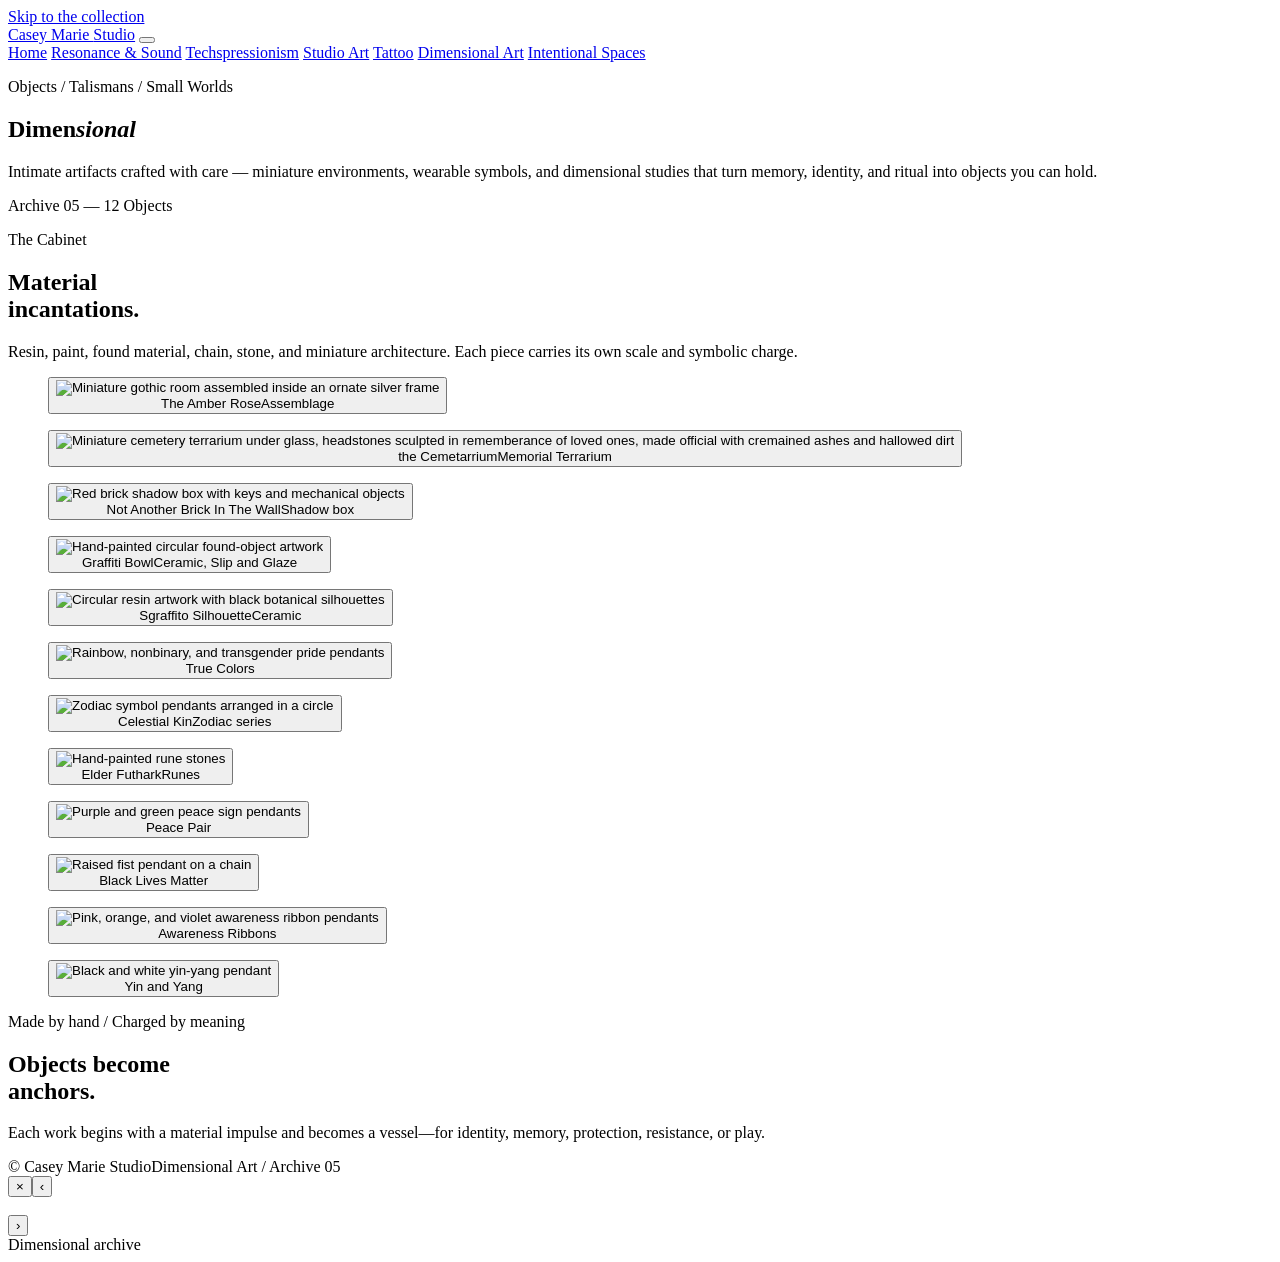
==== dimensional.html @ ebd8d1be "Added Dimensional, Techspressionism, and Spaces pages" ====
<!doctype html>
<html lang="en">
<head>
  <meta charset="utf-8">
  <meta name="viewport" content="width=device-width, initial-scale=1">
  <title>Dimensional Art | Casey Marie Studio Portfolio</title>
  <meta name="description" content="Dimensional art, hand-built objects, miniature worlds, jewelry, and symbolic artifacts by Casey Marie.">
  <link rel="canonical" href="https://caseymarie.studio/dimensional.html">
  <meta property="og:title" content="Dimensional Art | Casey Marie Studio">
  <meta property="og:description" content="Small worlds, wearable symbols, and hand crafted artifacts.">
  <meta property="og:type" content="website">
  <meta property="og:image" content="https://caseymarie.studio/portfolio-media/dimensional/dimensional5.jpg">
  <link rel="stylesheet" href="portfolio.css?v=20260725">
</head>
<body class="dimensional">
  <a class="skip-link" href="#collection">Skip to the collection</a>
  <header class="site-header">
    <a class="brand" href="index.html">Casey Marie <span>Studio</span></a>
    <button id="menu-button" class="menu-button" type="button" aria-label="Open portfolio navigation" aria-expanded="false" aria-controls="site-menu"><span></span></button>
    <nav id="site-menu" class="site-menu" aria-label="Portfolio navigation">
      <a href="index.html"><span>Home</span><span class="menu-marker"></span></a>
      <a href="resonance.html"><span>Resonance &amp; Sound</span><span class="menu-marker"></span></a>
      <a href="techspressionism.html"><span>Techspressionism</span><span class="menu-marker"></span></a>
      <a href="studio.html"><span>Studio Art</span><span class="menu-marker"></span></a>
      <a href="tattoo.html"><span>Tattoo</span><span class="menu-marker"></span></a>
      <a href="dimensional.html" aria-current="page"><span>Dimensional Art</span><span class="menu-marker"></span></a>
      <a href="spaces.html"><span>Intentional Spaces</span><span class="menu-marker"></span></a>
    </nav>
  </header>
  <main>
    <section class="hero" aria-labelledby="page-title">
      <div class="hero-orbit" aria-hidden="true"></div>
      <div>
        <p class="eyebrow">Objects / Talismans / Small Worlds</p>
        <h1 id="page-title">Dimen<em>sional</em></h1>
        <p class="hero-copy">Intimate artifacts crafted with care — miniature environments, wearable symbols, and dimensional studies that turn memory, identity, and ritual into objects you can hold.</p>
      </div>
      <span class="hero-index">Archive 05 — 12 Objects</span>
    </section>
    <section id="collection" class="section" aria-labelledby="collection-title">
      <div class="section-head">
        <div><p class="section-kicker">The Cabinet</p><h2 id="collection-title">Material<br>incantations.</h2></div>
        <p>Resin, paint, found material, chain, stone, and miniature architecture. Each piece carries its own scale and symbolic charge.</p>
      </div>
      <div class="gallery">
        <figure class="piece"><button class="piece-button" data-lightbox="portfolio-media/dimensional/dimensional5.jpg" data-alt="Miniature gothic room assembled inside an ornate silver frame"><span class="media-frame"><img src="portfolio-media/dimensional/dimensional5.jpg" alt="Miniature gothic room assembled inside an ornate silver frame" loading="lazy"></span><figcaption><span>The Amber Rose</span><span>Assemblage</span></figcaption></button></figure>
        <figure class="piece"><button class="piece-button" data-lightbox="portfolio-media/dimensional/dimensional3.jpg" data-alt=" the Cemetarrium "><span class="media-frame"><img src="portfolio-media/dimensional/dimensional3.jpg" alt="Miniature cemetery terrarium under glass, headstones sculpted in rememberance of loved ones, made official with cremained ashes and hallowed dirt" loading="lazy"></span><figcaption><span>the Cemetarrium</span><span>Memorial Terrarium</span></figcaption></button></figure>
        <figure class="piece"><button class="piece-button" data-lightbox="portfolio-media/dimensional/dimensional6.jpg" data-alt="Red brick shadow box with keys and mechanical objects"><span class="media-frame"><img src="portfolio-media/dimensional/dimensional6.jpg" alt="Red brick shadow box with keys and mechanical objects" loading="lazy"></span><figcaption><span>Not Another Brick In The Wall</span><span>Shadow box</span></figcaption></button></figure>
        <figure class="piece"><button class="piece-button" data-lightbox="portfolio-media/dimensional/dimensional1.jpg" data-alt="Hand-painted circular found-object artwork"><span class="media-frame"><img src="portfolio-media/dimensional/dimensional1.jpg" alt="Hand-painted circular found-object artwork" loading="lazy"></span><figcaption><span>Graffiti Bowl</span><span>Ceramic, Slip and Glaze</span></figcaption></button></figure>
      <figure class="piece"><button class="piece-button" data-lightbox="portfolio-media/dimensional/dimensional2.jpg" data-alt="Circular resin artwork with black botanical silhouettes"><span class="media-frame"><img src="portfolio-media/dimensional/dimensional2.jpg" alt="Circular resin artwork with black botanical silhouettes" loading="lazy"></span><figcaption><span>Sgraffito Silhouette</span><span>Ceramic</span></figcaption></button></figure>
        <figure class="piece landscape"><button class="piece-button" data-lightbox="portfolio-media/dimensional/dimensional10.jpg" data-alt="Rainbow, nonbinary, and transgender pride pendants"><span class="media-frame"><img src="portfolio-media/dimensional/dimensional10.jpg" alt="Rainbow, nonbinary, and transgender pride pendants" loading="lazy"></span><figcaption><span>True Colors</span><span></span></figcaption></button></figure>
        <figure class="piece"><button class="piece-button" data-lightbox="portfolio-media/dimensional/dimensional7.jpg" data-alt="Zodiac symbol pendants arranged in a circle"><span class="media-frame"><img src="portfolio-media/dimensional/dimensional7.jpg" alt="Zodiac symbol pendants arranged in a circle" loading="lazy"></span><figcaption><span>Celestial Kin</span><span>Zodiac series</span></figcaption></button></figure>
        <figure class="piece"><button class="piece-button" data-lightbox="portfolio-media/dimensional/dimensional4.jpg" data-alt="Hand-painted rune stones"><span class="media-frame"><img src="portfolio-media/dimensional/dimensional4.jpg" alt="Hand-painted rune stones" loading="lazy"></span><figcaption><span>Elder Futhark</span><span>Runes</span></figcaption></button></figure>
        <figure class="piece"><button class="piece-button" data-lightbox="portfolio-media/dimensional/dimensional12.jpg" data-alt="Purple and green peace sign pendants"><span class="media-frame"><img src="portfolio-media/dimensional/dimensional12.jpg" alt="Purple and green peace sign pendants" loading="lazy"></span><figcaption><span>Peace Pair</span><span></span></figcaption></button></figure>
        <figure class="piece"><button class="piece-button" data-lightbox="portfolio-media/dimensional/dimensional11.jpg" data-alt="Raised fist pendant on a chain"><span class="media-frame"><img src="portfolio-media/dimensional/dimensional11.jpg" alt="Raised fist pendant on a chain" loading="lazy"></span><figcaption><span>Black Lives Matter</span><span></span></figcaption></button></figure>
        <figure class="piece landscape"><button class="piece-button" data-lightbox="portfolio-media/dimensional/dimensional8.jpg" data-alt="Pink, orange, and violet awareness ribbon pendants"><span class="media-frame"><img src="portfolio-media/dimensional/dimensional8.jpg" alt="Pink, orange, and violet awareness ribbon pendants" loading="lazy"></span><figcaption><span>Awareness Ribbons</span><span></span></figcaption></button></figure>
        <figure class="piece"><button class="piece-button" data-lightbox="portfolio-media/dimensional/dimensional9.jpg" data-alt="Black and white yin-yang pendant"><span class="media-frame"><img src="portfolio-media/dimensional/dimensional9.jpg" alt="Black and white yin-yang pendant" loading="lazy"></span><figcaption><span>Yin and Yang</span><span></span></figcaption></button></figure>
      </div>
    </section>
    <section class="section closing"><p class="section-kicker">Made by hand / Charged by meaning</p><h2>Objects become<br>anchors.</h2><p>Each work begins with a material impulse and becomes a vessel—for identity, memory, protection, resistance, or play.</p></section>
  </main>
  <footer><span>© Casey Marie Studio</span><span>Dimensional Art / Archive 05</span></footer>
  <div id="lightbox" class="lightbox" role="dialog" aria-modal="true" aria-label="Dimensional artwork viewer" aria-hidden="true"><button class="lightbox-control lightbox-close" type="button" aria-label="Close image viewer">×</button><button class="lightbox-control lightbox-prev" type="button" aria-label="Previous image">‹</button><div class="lightbox-stage"><img id="lightbox-image" src="" alt=""></div><button class="lightbox-control lightbox-next" type="button" aria-label="Next image">›</button><div class="lightbox-meta">Dimensional archive <span class="lightbox-count"></span></div></div>
  <script src="portfolio.js?v=20260725"></script>
</body>
</html>
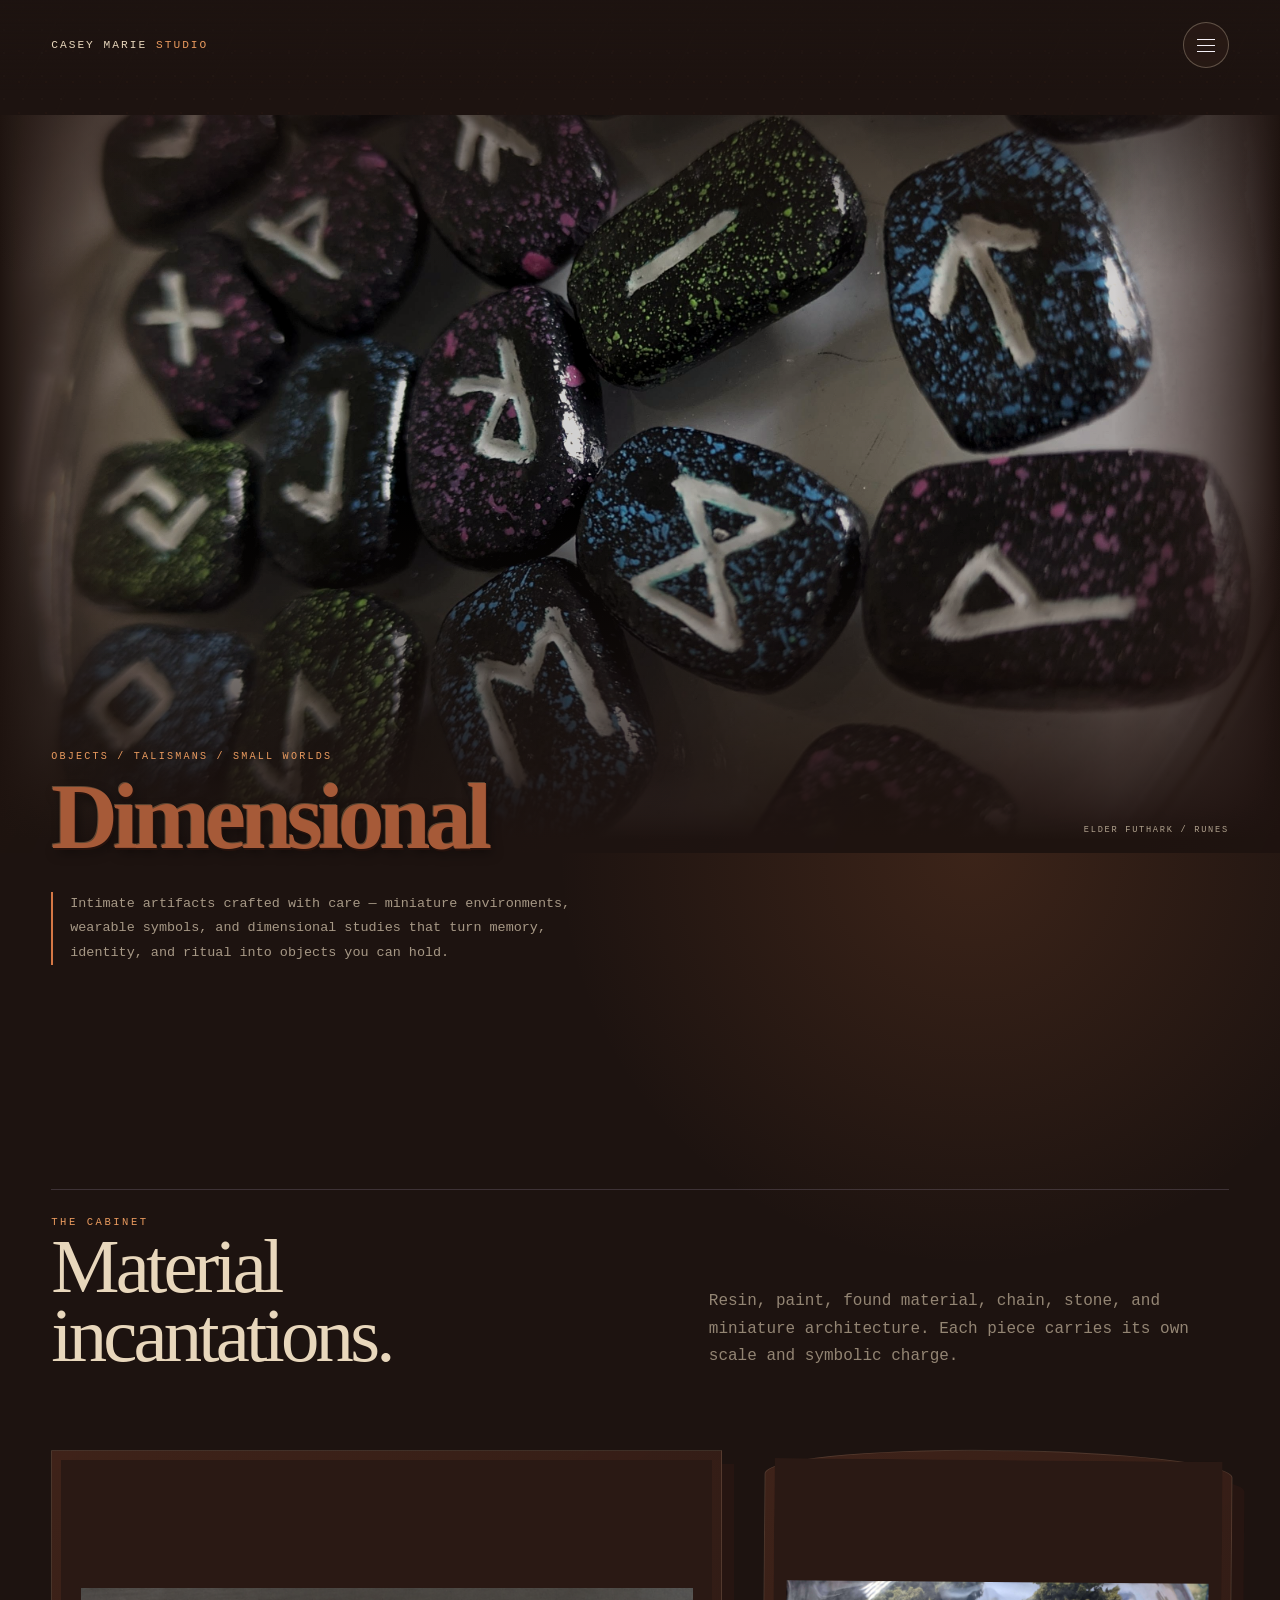
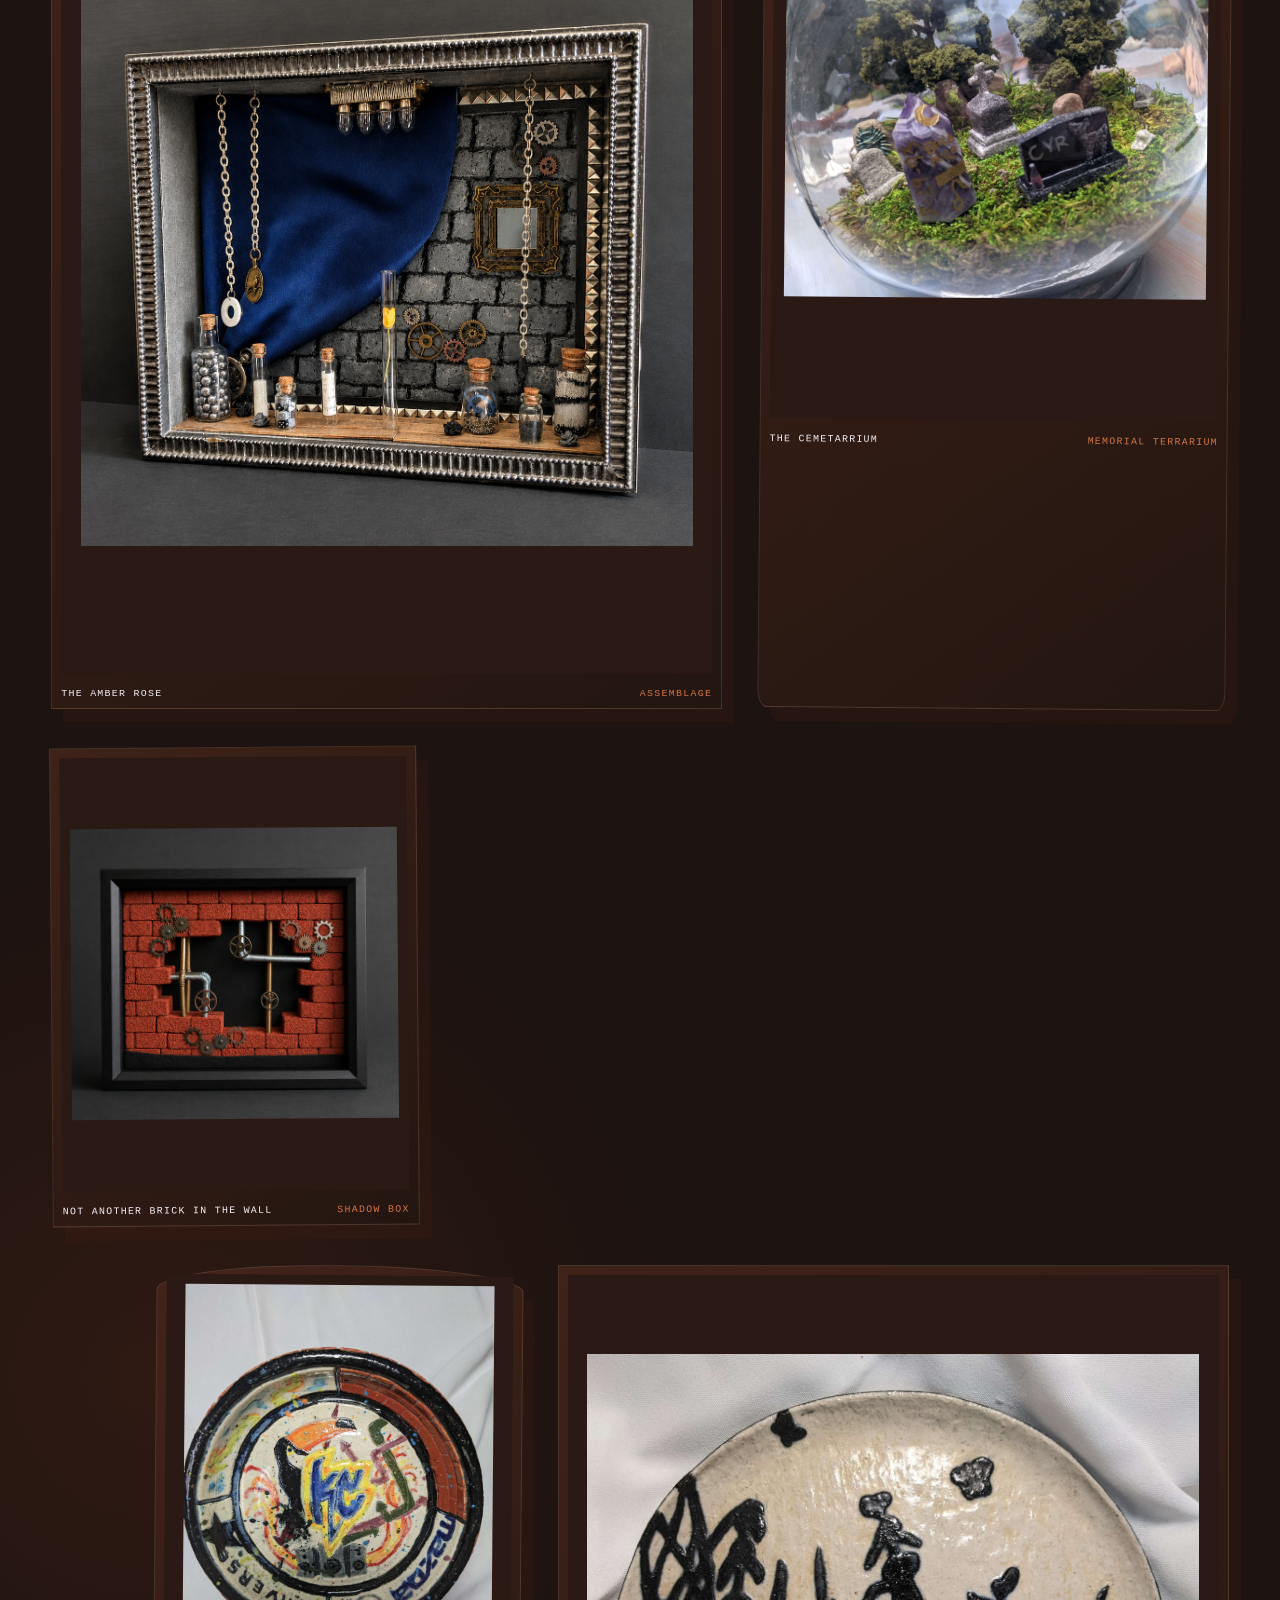
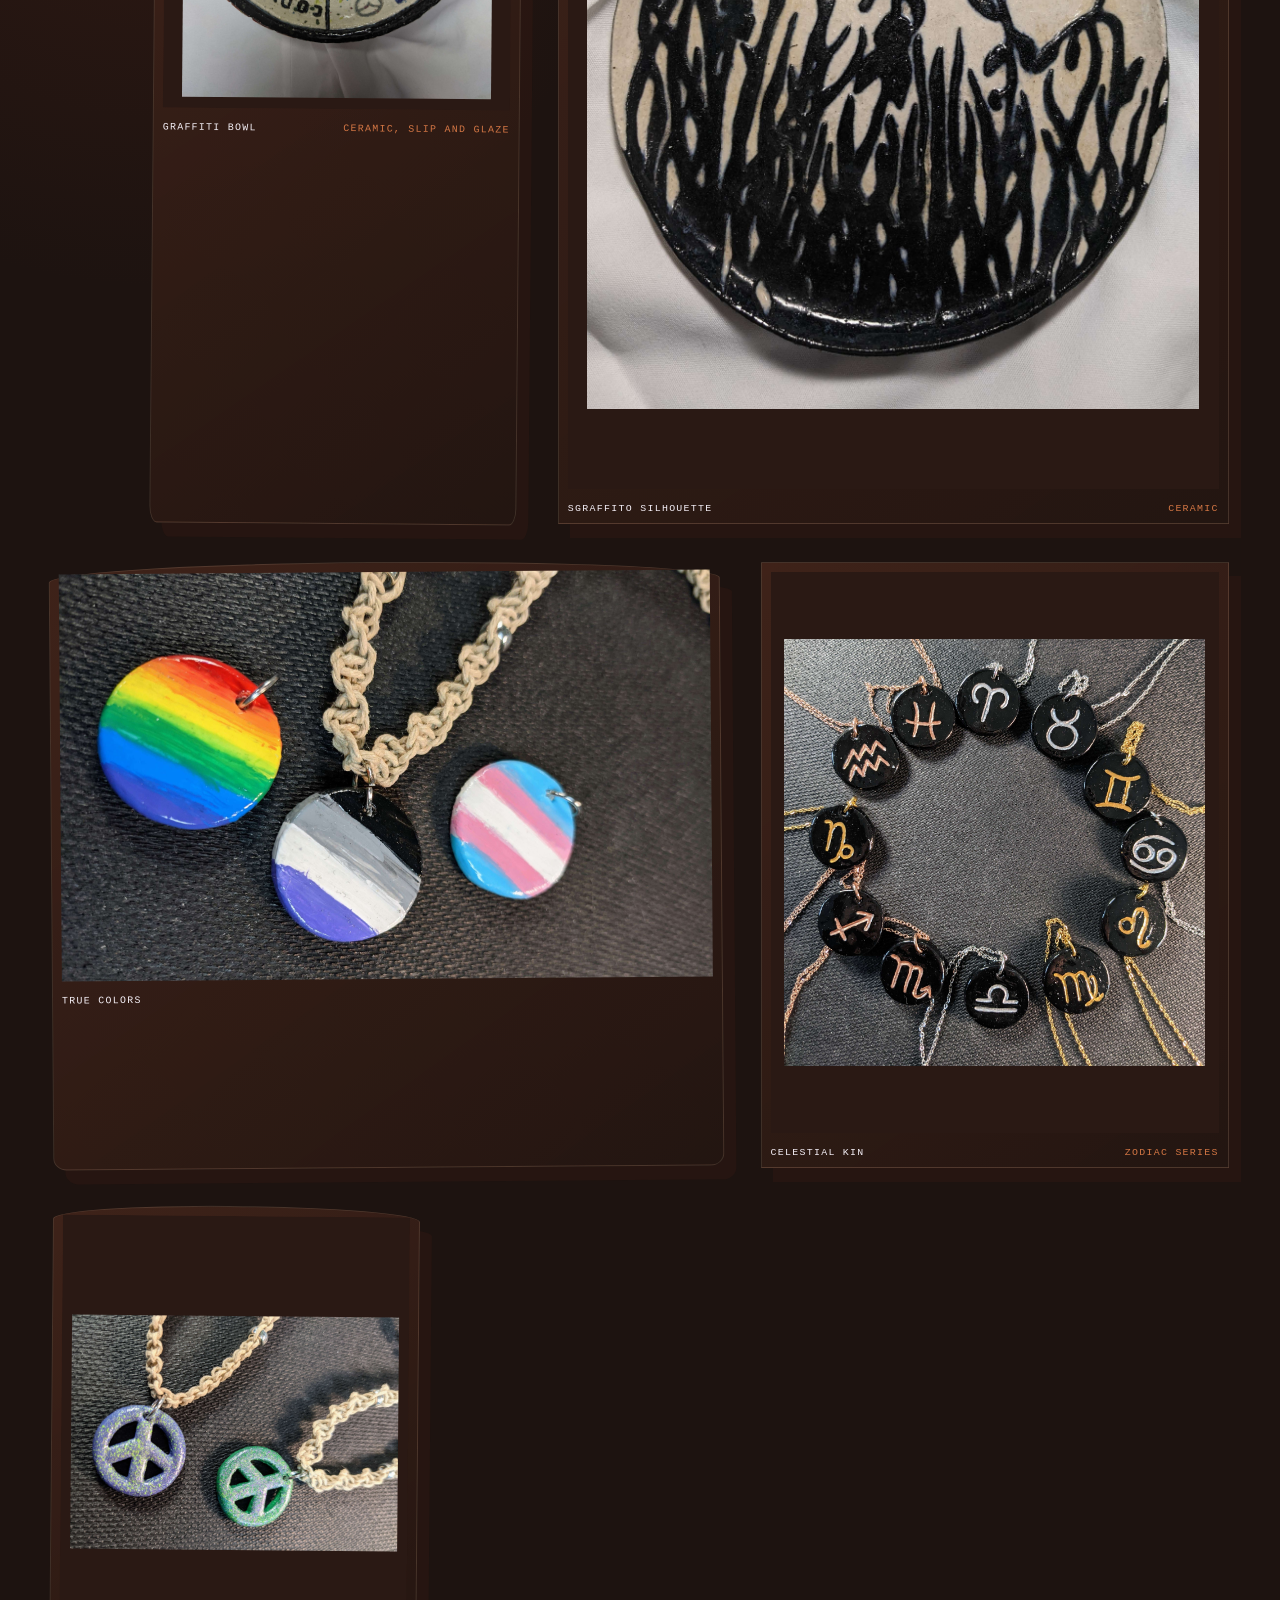
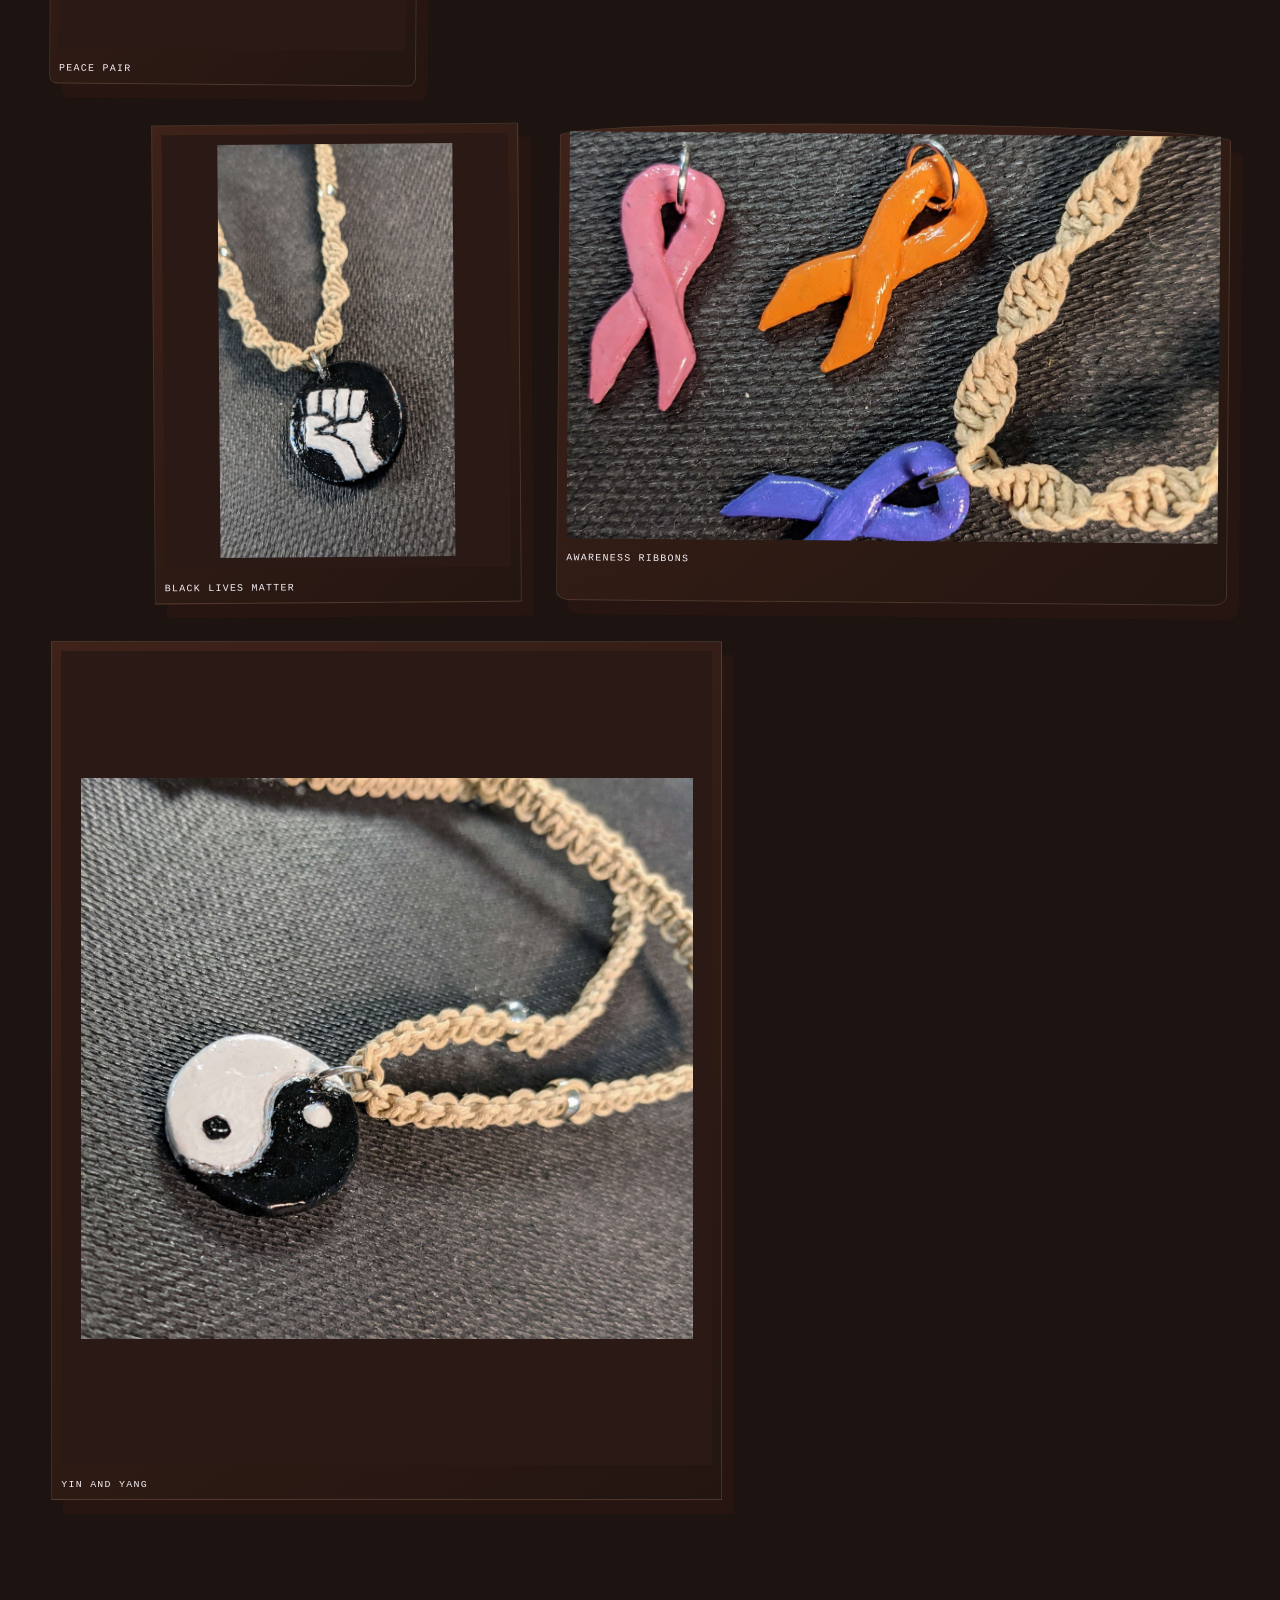
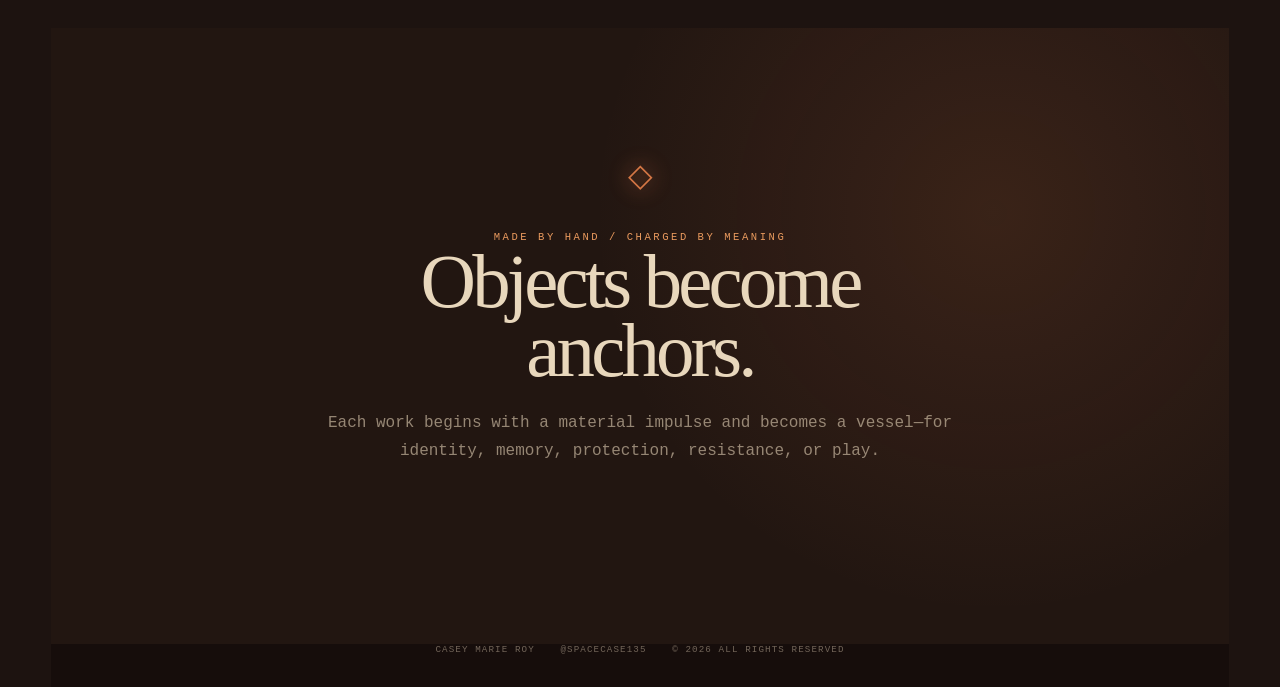
==== commit e6944d18: "Updated Dimensional page" ====
--- a/dimensional.html
+++ b/dimensional.html
@@ -11,6 +11,236 @@
   <meta property="og:type" content="website">
   <meta property="og:image" content="https://caseymarie.studio/portfolio-media/dimensional/dimensional5.jpg">
   <link rel="stylesheet" href="portfolio.css?v=20260725">
+  <style>
+    body.dimensional {
+      --clay: #b85f35;
+      --clay-deep: #6f2f1f;
+      --terracotta: #d47745;
+      --umber: #2b1b16;
+      --kiln: #e99a5e;
+      --bone: #e8d7bc;
+      --ash: #aa9580;
+      --accent: var(--terracotta);
+      --accent-2: var(--kiln);
+      --glow: rgba(184, 95, 53, .22);
+      background:
+        radial-gradient(circle at 76% 12%, rgba(212, 119, 69, .17), transparent 26rem),
+        radial-gradient(circle at 12% 42%, rgba(111, 47, 31, .22), transparent 32rem),
+        #1d1310;
+      color: var(--bone);
+    }
+
+    body.dimensional::before {
+      opacity: .38;
+      background-image:
+        radial-gradient(circle at 20% 30%, rgba(232, 215, 188, .08) 0 1px, transparent 1.5px),
+        radial-gradient(circle at 70% 65%, rgba(212, 119, 69, .1) 0 1px, transparent 1.5px),
+        linear-gradient(115deg, transparent 47%, rgba(232, 215, 188, .035) 49%, transparent 51%);
+      background-size: 19px 23px, 27px 31px, 92px 92px;
+      transform: none;
+    }
+
+    body.dimensional .site-header {
+      background: linear-gradient(to bottom, rgba(29, 19, 16, .94), transparent);
+    }
+
+    body.dimensional .brand span { color: var(--kiln); }
+    body.dimensional .menu-button {
+      border-color: rgba(232, 215, 188, .3);
+      background: rgba(43, 27, 22, .78);
+    }
+
+    body.dimensional .menu-button:hover,
+    body.dimensional .menu-button:focus-visible {
+      border-color: var(--kiln);
+    }
+
+    .clay-hero {
+      position: relative;
+      min-height: 100svh;
+      padding: clamp(82px, 9vw, 116px) 0 clamp(56px, 8vw, 96px);
+      isolation: isolate;
+      overflow: hidden;
+    }
+
+    .clay-copy {
+      position: relative;
+      z-index: 2;
+      width: min(850px, 90vw);
+      margin: clamp(-130px, -8vw, -78px) max(4vw, calc((100vw - 1400px) / 2)) 0;
+    }
+
+    .clay-kicker {
+      margin: 0 0 1rem;
+      color: var(--kiln);
+      font-size: .63rem;
+      letter-spacing: .22em;
+      text-transform: uppercase;
+    }
+
+    body.dimensional .clay-title {
+      max-width: none;
+      margin: 0;
+      color: #a65a38;
+      font-family: "Palatino Linotype", Palatino, "Book Antiqua", Georgia, serif;
+      font-size: clamp(3.15rem, 7.2vw, 7.4rem);
+      font-weight: 600;
+      line-height: .86;
+      letter-spacing: -.055em;
+      text-shadow:
+        -1px -1px 0 rgba(238, 178, 122, .32),
+        1px 2px 0 rgba(41, 20, 14, .82),
+        3px 5px 12px rgba(0, 0, 0, .38);
+    }
+
+    .clay-intro {
+      max-width: 34rem;
+      margin: 2.2rem 0 0;
+      padding-left: 17px;
+      border-left: 2px solid var(--terracotta);
+      color: rgba(232, 215, 188, .68);
+      font-size: clamp(.78rem, 1.05vw, .95rem);
+      line-height: 1.8;
+    }
+
+    .clay-hero-art {
+      position: relative;
+      margin: 0;
+      width: 100%;
+      overflow: hidden;
+    }
+
+    .clay-hero-art::before,
+    .clay-hero-art::after {
+      content: "";
+      position: absolute;
+      inset: -1px;
+      z-index: 1;
+      pointer-events: none;
+    }
+
+    .clay-hero-art::before {
+      background:
+        linear-gradient(180deg, rgba(29, 19, 16, .52) 0%, transparent 22%, transparent 52%, #1d1310 98%),
+        linear-gradient(90deg, #1d1310 0%, transparent 13%, transparent 87%, #1d1310 100%);
+    }
+
+    .clay-hero-art::after {
+      opacity: .23;
+      background: linear-gradient(115deg, rgba(212, 119, 69, .3), transparent 42%, rgba(111, 47, 31, .26));
+      mix-blend-mode: color;
+    }
+
+    .clay-image-button {
+      display: block;
+      width: 100%;
+      padding: 0;
+      border: 0;
+      overflow: hidden;
+      background: none;
+      cursor: zoom-in;
+    }
+
+    .clay-image-button img {
+      display: block;
+      width: 100%;
+      height: clamp(560px, 82svh, 920px);
+      object-fit: cover;
+      object-position: center 52%;
+      filter: sepia(.18) saturate(.82) contrast(1.04) brightness(.82);
+      transition: transform .65s cubic-bezier(.2, .7, .2, 1), filter .4s ease;
+    }
+
+    .clay-image-button:hover img,
+    .clay-image-button:focus-visible img {
+      transform: scale(1.015);
+      filter: sepia(.08) saturate(.94) contrast(1.02) brightness(.86);
+    }
+
+    .hero-mark {
+      position: absolute;
+      z-index: 3;
+      right: max(4vw, calc((100vw - 1400px) / 2));
+      bottom: 18px;
+      color: var(--ash);
+      font-size: .54rem;
+      letter-spacing: .2em;
+      text-transform: uppercase;
+    }
+
+    body.dimensional .section { border-color: rgba(232, 215, 188, .11); }
+    body.dimensional .section-kicker { color: var(--kiln); }
+    body.dimensional .section h2 { color: var(--bone); }
+    body.dimensional .section-head > p,
+    body.dimensional .closing > p:last-child { color: rgba(232, 215, 188, .58); }
+
+    body.dimensional .piece {
+      padding: 9px;
+      border: 1px solid rgba(232, 215, 188, .13);
+      background: linear-gradient(145deg, rgba(74, 40, 29, .76), rgba(36, 22, 17, .88));
+      box-shadow: 12px 14px 0 rgba(111, 47, 31, .12);
+    }
+
+    body.dimensional .piece:nth-child(2n) {
+      border-radius: 48% 52% 2% 2% / 3% 3% 2% 2%;
+      transform: rotate(.5deg);
+    }
+
+    body.dimensional .piece:nth-child(3n) { transform: rotate(-.45deg); }
+    body.dimensional .piece img { background: #2a1914; }
+    body.dimensional figcaption { color: rgba(232, 215, 188, .72); }
+    body.dimensional figcaption span:last-child { color: var(--terracotta); }
+
+    body.dimensional .closing {
+      background:
+        radial-gradient(circle at 80% 30%, rgba(212, 119, 69, .13), transparent 25rem),
+        rgba(43, 27, 22, .45);
+    }
+
+    body.dimensional footer {
+      justify-content: center;
+      gap: clamp(10px, 2vw, 28px);
+      color: rgba(232, 215, 188, .44);
+      background: #160d0b;
+      font-size: clamp(.38rem, .72vw, .62rem);
+      white-space: nowrap;
+    }
+
+    @media (max-width: 800px) {
+      .clay-hero {
+        min-height: 0;
+        padding: 78px 0 54px;
+      }
+
+      body.dimensional .clay-title { font-size: clamp(3.3rem, 17vw, 6rem); }
+      .clay-copy {
+        width: min(92vw, 650px);
+        margin: -56px auto 0;
+        padding-inline: 8px;
+      }
+
+      .clay-hero-art::before {
+        background:
+          linear-gradient(180deg, rgba(29, 19, 16, .42), transparent 22%, transparent 50%, #1d1310 96%),
+          linear-gradient(90deg, #1d1310, transparent 6%, transparent 94%, #1d1310);
+      }
+
+      .clay-image-button img {
+        height: min(76svh, 760px);
+        min-height: 520px;
+      }
+
+      .hero-mark { right: 4vw; bottom: 8px; }
+
+      body.dimensional footer {
+        flex-direction: row;
+        gap: clamp(5px, 1.8vw, 10px);
+        padding-inline: 8px;
+        font-size: clamp(.31rem, 1.25vw, .46rem);
+        letter-spacing: .06em;
+      }
+    }
+  </style>
 </head>
 <body class="dimensional">
   <a class="skip-link" href="#collection">Skip to the collection</a>
@@ -28,14 +258,18 @@
     </nav>
   </header>
   <main>
-    <section class="hero" aria-labelledby="page-title">
-      <div class="hero-orbit" aria-hidden="true"></div>
-      <div>
-        <p class="eyebrow">Objects / Talismans / Small Worlds</p>
-        <h1 id="page-title">Dimen<em>sional</em></h1>
-        <p class="hero-copy">Intimate artifacts crafted with care — miniature environments, wearable symbols, and dimensional studies that turn memory, identity, and ritual into objects you can hold.</p>
+    <section class="clay-hero" aria-labelledby="page-title">
+      <figure class="clay-hero-art">
+        <button class="clay-image-button" type="button" data-lightbox="portfolio-media/dimensional/dimensional4.jpg" data-alt="Hand-painted Elder Futhark rune stones">
+          <img src="portfolio-media/dimensional/dimensional4.jpg" alt="Hand-painted Elder Futhark rune stones">
+        </button>
+        <figcaption class="hero-mark">Elder Futhark / Runes</figcaption>
+      </figure>
+      <div class="clay-copy">
+        <p class="clay-kicker">Objects / Talismans / Small Worlds</p>
+        <h1 id="page-title" class="clay-title">Dimensional</h1>
+        <p class="clay-intro">Intimate artifacts crafted with care — miniature environments, wearable symbols, and dimensional studies that turn memory, identity, and ritual into objects you can hold.</p>
       </div>
-      <span class="hero-index">Archive 05 — 12 Objects</span>
     </section>
     <section id="collection" class="section" aria-labelledby="collection-title">
       <div class="section-head">
@@ -50,7 +284,6 @@
       <figure class="piece"><button class="piece-button" data-lightbox="portfolio-media/dimensional/dimensional2.jpg" data-alt="Circular resin artwork with black botanical silhouettes"><span class="media-frame"><img src="portfolio-media/dimensional/dimensional2.jpg" alt="Circular resin artwork with black botanical silhouettes" loading="lazy"></span><figcaption><span>Sgraffito Silhouette</span><span>Ceramic</span></figcaption></button></figure>
         <figure class="piece landscape"><button class="piece-button" data-lightbox="portfolio-media/dimensional/dimensional10.jpg" data-alt="Rainbow, nonbinary, and transgender pride pendants"><span class="media-frame"><img src="portfolio-media/dimensional/dimensional10.jpg" alt="Rainbow, nonbinary, and transgender pride pendants" loading="lazy"></span><figcaption><span>True Colors</span><span></span></figcaption></button></figure>
         <figure class="piece"><button class="piece-button" data-lightbox="portfolio-media/dimensional/dimensional7.jpg" data-alt="Zodiac symbol pendants arranged in a circle"><span class="media-frame"><img src="portfolio-media/dimensional/dimensional7.jpg" alt="Zodiac symbol pendants arranged in a circle" loading="lazy"></span><figcaption><span>Celestial Kin</span><span>Zodiac series</span></figcaption></button></figure>
-        <figure class="piece"><button class="piece-button" data-lightbox="portfolio-media/dimensional/dimensional4.jpg" data-alt="Hand-painted rune stones"><span class="media-frame"><img src="portfolio-media/dimensional/dimensional4.jpg" alt="Hand-painted rune stones" loading="lazy"></span><figcaption><span>Elder Futhark</span><span>Runes</span></figcaption></button></figure>
         <figure class="piece"><button class="piece-button" data-lightbox="portfolio-media/dimensional/dimensional12.jpg" data-alt="Purple and green peace sign pendants"><span class="media-frame"><img src="portfolio-media/dimensional/dimensional12.jpg" alt="Purple and green peace sign pendants" loading="lazy"></span><figcaption><span>Peace Pair</span><span></span></figcaption></button></figure>
         <figure class="piece"><button class="piece-button" data-lightbox="portfolio-media/dimensional/dimensional11.jpg" data-alt="Raised fist pendant on a chain"><span class="media-frame"><img src="portfolio-media/dimensional/dimensional11.jpg" alt="Raised fist pendant on a chain" loading="lazy"></span><figcaption><span>Black Lives Matter</span><span></span></figcaption></button></figure>
         <figure class="piece landscape"><button class="piece-button" data-lightbox="portfolio-media/dimensional/dimensional8.jpg" data-alt="Pink, orange, and violet awareness ribbon pendants"><span class="media-frame"><img src="portfolio-media/dimensional/dimensional8.jpg" alt="Pink, orange, and violet awareness ribbon pendants" loading="lazy"></span><figcaption><span>Awareness Ribbons</span><span></span></figcaption></button></figure>
@@ -59,7 +292,11 @@
     </section>
     <section class="section closing"><p class="section-kicker">Made by hand / Charged by meaning</p><h2>Objects become<br>anchors.</h2><p>Each work begins with a material impulse and becomes a vessel—for identity, memory, protection, resistance, or play.</p></section>
   </main>
-  <footer><span>© Casey Marie Studio</span><span>Dimensional Art / Archive 05</span></footer>
+  <footer>
+    <span>CASEY MARIE ROY</span>
+    <span>@SPACECASE135</span>
+    <span>© 2026 ALL RIGHTS RESERVED</span>
+  </footer>
   <div id="lightbox" class="lightbox" role="dialog" aria-modal="true" aria-label="Dimensional artwork viewer" aria-hidden="true"><button class="lightbox-control lightbox-close" type="button" aria-label="Close image viewer">×</button><button class="lightbox-control lightbox-prev" type="button" aria-label="Previous image">‹</button><div class="lightbox-stage"><img id="lightbox-image" src="" alt=""></div><button class="lightbox-control lightbox-next" type="button" aria-label="Next image">›</button><div class="lightbox-meta">Dimensional archive <span class="lightbox-count"></span></div></div>
   <script src="portfolio.js?v=20260725"></script>
 </body>
--- a/portfolio.css
+++ b/portfolio.css
@@ -0,0 +1,377 @@
+:root {
+  --void: #07060c;
+  --ink: #0d0b14;
+  --paper: #f5f0f7;
+  --muted: #aaa2b5;
+  --accent: #a86cff;
+  --accent-2: #37e2d5;
+  --glow: rgba(168, 108, 255, .28);
+  --line: rgba(226, 216, 255, .16);
+  --page: min(92vw, 1320px);
+}
+* { box-sizing: border-box; }
+html { scroll-behavior: smooth; }
+body {
+  margin: 0;
+  overflow-x: hidden;
+  background:
+    radial-gradient(circle at 82% 8%, var(--glow), transparent 34rem),
+    var(--void);
+  color: var(--paper);
+  font-family: "Courier New", Courier, monospace;
+}
+body::before {
+  content: "";
+  position: fixed;
+  inset: 0;
+  z-index: -1;
+  pointer-events: none;
+  opacity: .3;
+  background-image:
+    linear-gradient(var(--line) 1px, transparent 1px),
+    linear-gradient(90deg, var(--line) 1px, transparent 1px);
+  background-size: 72px 72px;
+  mask-image: linear-gradient(to bottom, #000, transparent 82%);
+}
+body.lightbox-open, body.menu-open { overflow: hidden; }
+a { color: inherit; }
+button { font: inherit; }
+img, video { max-width: 100%; }
+.skip-link {
+  position: fixed;
+  top: -5rem;
+  left: 1rem;
+  z-index: 100;
+  padding: .8rem 1rem;
+  background: var(--paper);
+  color: var(--void);
+}
+.skip-link:focus { top: 1rem; }
+.site-header {
+  position: fixed;
+  inset: 0 0 auto;
+  z-index: 30;
+  display: flex;
+  justify-content: space-between;
+  align-items: center;
+  padding: 22px clamp(18px, 4vw, 58px);
+  background: linear-gradient(to bottom, rgba(7,6,12,.9), transparent);
+}
+.brand {
+  text-decoration: none;
+  text-transform: uppercase;
+  letter-spacing: .18em;
+  font-size: .7rem;
+}
+.brand span { color: var(--accent); }
+.menu-button {
+  position: relative;
+  z-index: 2;
+  width: 46px;
+  height: 46px;
+  border: 1px solid var(--line);
+  border-radius: 50%;
+  background: rgba(7,6,12,.7);
+  color: var(--paper);
+  cursor: pointer;
+  transition: border-color .25s, transform .25s;
+}
+.menu-button:hover, .menu-button:focus-visible { border-color: var(--accent-2); transform: rotate(8deg); }
+.menu-button span, .menu-button::before, .menu-button::after {
+  content: "";
+  position: absolute;
+  left: 13px;
+  width: 18px;
+  height: 1px;
+  background: currentColor;
+  transition: transform .25s, opacity .25s;
+}
+.menu-button::before { top: 16px; }
+.menu-button span { top: 22px; }
+.menu-button::after { top: 28px; }
+.menu-button[aria-expanded="true"]::before { transform: translateY(6px) rotate(45deg); }
+.menu-button[aria-expanded="true"] span { opacity: 0; }
+.menu-button[aria-expanded="true"]::after { transform: translateY(-6px) rotate(-45deg); }
+.site-menu {
+  position: fixed;
+  inset: 0;
+  display: grid;
+  place-content: center;
+  gap: .3rem;
+  visibility: hidden;
+  opacity: 0;
+  background: rgba(5,4,10,.96);
+  backdrop-filter: blur(18px);
+  transition: opacity .3s, visibility .3s;
+}
+.site-menu.open { visibility: visible; opacity: 1; }
+.site-menu a {
+  display: flex;
+  align-items: center;
+  justify-content: space-between;
+  min-width: min(80vw, 500px);
+  padding: .65rem 0;
+  color: var(--muted);
+  text-decoration: none;
+  text-transform: uppercase;
+  letter-spacing: .12em;
+  font-size: clamp(.8rem, 2vw, 1.1rem);
+}
+.site-menu a:hover, .site-menu a:focus-visible, .site-menu a[aria-current="page"] { color: var(--paper); }
+.menu-marker { width: 6px; height: 6px; border: 1px solid var(--accent); transform: rotate(45deg); }
+.site-menu a[aria-current="page"] .menu-marker { background: var(--accent); box-shadow: 0 0 14px var(--accent); }
+.hero {
+  position: relative;
+  min-height: 92svh;
+  display: grid;
+  align-items: end;
+  width: var(--page);
+  margin: auto;
+  padding: 140px 0 clamp(65px, 9vw, 110px);
+}
+.hero-orbit {
+  position: absolute;
+  top: 10%;
+  right: -8%;
+  width: min(56vw, 660px);
+  aspect-ratio: 1;
+  border: 1px solid var(--line);
+  border-radius: 50%;
+  opacity: .8;
+}
+.hero-orbit::before, .hero-orbit::after {
+  content: "";
+  position: absolute;
+  inset: 15%;
+  border: 1px solid var(--line);
+  transform: rotate(45deg);
+}
+.hero-orbit::after { inset: 29%; border-color: var(--accent); border-radius: 50%; }
+.eyebrow, .section-kicker {
+  margin: 0 0 .8rem;
+  color: var(--accent-2);
+  font-size: .66rem;
+  letter-spacing: .24em;
+  text-transform: uppercase;
+}
+h1 {
+  position: relative;
+  max-width: 11ch;
+  margin: 0;
+  color: var(--paper);
+  font: 400 clamp(3.5rem, 11vw, 9.6rem)/.78 Georgia, serif;
+  letter-spacing: -.07em;
+}
+h1 em { color: var(--accent); font-weight: inherit; }
+.hero-copy {
+  position: relative;
+  max-width: 570px;
+  margin: 2rem 0 0 clamp(0px, 17vw, 230px);
+  color: var(--muted);
+  line-height: 1.75;
+}
+.hero-index {
+  position: absolute;
+  right: 0;
+  bottom: 2.2rem;
+  color: var(--accent-2);
+  font-size: .65rem;
+  letter-spacing: .16em;
+  writing-mode: vertical-rl;
+}
+.section {
+  width: var(--page);
+  margin: auto;
+  padding: clamp(70px, 10vw, 140px) 0;
+}
+.section-head {
+  display: grid;
+  grid-template-columns: 1fr minmax(260px, 520px);
+  gap: 2rem;
+  align-items: end;
+  margin-bottom: clamp(40px, 7vw, 80px);
+  padding-top: 1.5rem;
+  border-top: 1px solid var(--line);
+}
+.section h2 { margin: 0; font: 400 clamp(2.2rem, 6vw, 5.5rem)/.9 Georgia, serif; letter-spacing: -.05em; }
+.section-head p { margin: 0; color: var(--muted); line-height: 1.7; }
+.gallery {
+  display: grid;
+  grid-template-columns: repeat(12, 1fr);
+  gap: clamp(18px, 3vw, 42px);
+}
+.piece { grid-column: span 4; margin: 0; }
+.piece:nth-child(5n + 1) { grid-column: span 7; }
+.piece:nth-child(5n + 2) { grid-column: span 5; padding-top: 12vw; }
+.piece:nth-child(5n + 4) { grid-column: 2 / span 4; }
+.piece:nth-child(5n + 5) { grid-column: span 7; }
+.piece-button {
+  display: block;
+  width: 100%;
+  padding: 0;
+  border: 0;
+  background: none;
+  color: inherit;
+  text-align: left;
+  cursor: zoom-in;
+}
+.media-frame { position: relative; overflow: hidden; background: var(--ink); }
+.media-frame::after {
+  content: "";
+  position: absolute;
+  inset: 0;
+  border: 1px solid transparent;
+  pointer-events: none;
+  transition: border-color .3s;
+}
+.piece img {
+  display: block;
+  width: 100%;
+  aspect-ratio: 4 / 5;
+  object-fit: cover;
+  transition: transform .8s cubic-bezier(.2,.8,.2,1), filter .5s;
+}
+.piece.landscape img { aspect-ratio: 16 / 10; }
+.piece-button:hover img, .piece-button:focus-visible img { transform: scale(1.025); filter: saturate(1.12); }
+.piece-button:hover .media-frame::after, .piece-button:focus-visible .media-frame::after { border-color: var(--accent); }
+.piece-button:focus-visible { outline: 1px solid var(--accent-2); outline-offset: 7px; }
+figcaption {
+  display: flex;
+  justify-content: space-between;
+  gap: 1rem;
+  margin-top: .9rem;
+  color: var(--muted);
+  font-size: .62rem;
+  letter-spacing: .13em;
+  text-transform: uppercase;
+}
+figcaption span:first-child { color: var(--paper); }
+.feature {
+  display: grid;
+  grid-template-columns: minmax(0, 1.4fr) minmax(240px, .6fr);
+  gap: clamp(24px, 5vw, 80px);
+  align-items: center;
+  margin-bottom: clamp(70px, 10vw, 140px);
+}
+.feature-media { position: relative; }
+.feature-media img, .feature-media video { display: block; width: 100%; background: var(--ink); }
+.feature-copy h2 { margin-bottom: 1.4rem; }
+.feature-copy p { color: var(--muted); line-height: 1.75; }
+.signal-links { display: grid; gap: 1rem; margin-top: 2rem; }
+.signal-link {
+  display: flex;
+  justify-content: space-between;
+  padding: 1rem 0;
+  border-block: 1px solid var(--line);
+  color: var(--accent-2);
+  text-decoration: none;
+  text-transform: uppercase;
+  letter-spacing: .12em;
+  font-size: .68rem;
+}
+.signal-link + .signal-link { border-top: 0; margin-top: -1rem; }
+.signal-link:hover, .signal-link:focus-visible { color: var(--paper); }
+.project {
+  display: grid;
+  grid-template-columns: minmax(230px, .7fr) minmax(0, 1.3fr);
+  gap: clamp(28px, 5vw, 72px);
+  padding: clamp(50px, 8vw, 110px) 0;
+  border-top: 1px solid var(--line);
+}
+.project-copy { position: sticky; top: 110px; align-self: start; }
+.project-number { color: var(--accent-2); font-size: .62rem; letter-spacing: .18em; }
+.project h2 { margin: 1.2rem 0; font-size: clamp(2rem, 5vw, 4rem); }
+.project p { color: var(--muted); line-height: 1.75; }
+.project-grid { display: grid; grid-template-columns: 1fr 1fr; gap: 14px; }
+.project-grid .piece { grid-column: auto; padding: 0; }
+.project-grid .piece:first-child { grid-column: 1 / -1; }
+.project-grid .piece:first-child img { aspect-ratio: 16 / 10; }
+.closing { text-align: center; padding-bottom: clamp(100px, 14vw, 190px); }
+.closing::before {
+  content: "◇";
+  display: block;
+  margin-bottom: 2rem;
+  color: var(--accent);
+  font-size: 2rem;
+  text-shadow: 0 0 20px var(--accent);
+}
+.closing p { max-width: 650px; margin: 1.5rem auto 0; color: var(--muted); line-height: 1.75; }
+footer {
+  display: flex;
+  justify-content: space-between;
+  gap: 1rem;
+  width: var(--page);
+  margin: auto;
+  padding: 0 0 32px;
+  color: #6e6875;
+  font-size: .58rem;
+  letter-spacing: .12em;
+  text-transform: uppercase;
+}
+.lightbox {
+  position: fixed;
+  inset: 0;
+  z-index: 60;
+  display: grid;
+  grid-template-columns: 55px minmax(0, 1fr) 55px;
+  grid-template-rows: minmax(0, 1fr) auto;
+  place-items: center;
+  gap: 1rem;
+  padding: 54px clamp(8px, 3vw, 40px) 20px;
+  visibility: hidden;
+  opacity: 0;
+  background: rgba(3,2,7,.97);
+  transition: opacity .25s, visibility .25s;
+}
+.lightbox.open { visibility: visible; opacity: 1; }
+.lightbox-stage { display: grid; place-items: center; width: 100%; height: 100%; min-height: 0; }
+.lightbox img { display: block; max-width: 100%; max-height: calc(100svh - 120px); object-fit: contain; }
+.lightbox-control { width: 48px; height: 48px; border: 0; background: transparent; color: var(--muted); cursor: pointer; font-size: 1.8rem; }
+.lightbox-control:hover, .lightbox-control:focus-visible { color: var(--accent-2); }
+.lightbox-close { position: absolute; top: 12px; right: 18px; }
+.lightbox-meta {
+  grid-column: 1 / -1;
+  color: var(--muted);
+  font-size: .62rem;
+  letter-spacing: .13em;
+  text-align: center;
+  text-transform: uppercase;
+}
+.lightbox-count { margin-left: 1rem; color: var(--accent); }
+body.dimensional { --accent: #b982ff; --accent-2: #ffd077; --glow: rgba(106,42,190,.3); }
+body.dimensional h1, body.spaces h1 { font-size: clamp(3rem, 9vw, 8rem); }
+body.dimensional .piece img { object-fit: contain; padding: 3%; background: radial-gradient(circle, #21182b, #0a0810 72%); }
+body.dimensional .piece.landscape img { object-fit: cover; padding: 0; }
+body.techspressionism { --accent: #ff4db8; --accent-2: #2ef0e0; --glow: rgba(255,35,164,.2); }
+body.techspressionism::before { background-size: 38px 38px; transform: perspective(500px) rotateX(18deg); transform-origin: top; }
+body.techspressionism h1 { max-width: none; font-size: clamp(2rem, 7vw, 6.2rem); text-transform: uppercase; font-family: "Courier New", monospace; font-weight: 700; letter-spacing: -.08em; }
+body.spaces { --accent: #a776ff; --accent-2: #5ce1bb; --glow: rgba(39,157,134,.22); }
+body.spaces .hero-orbit::before { border-radius: 50% 0; transform: rotate(45deg) scale(.7); }
+@media (max-width: 800px) {
+  .hero { min-height: 82svh; }
+  .hero-copy { margin-left: 0; }
+  .hero-index { display: none; }
+  .section-head, .feature, .project { grid-template-columns: 1fr; }
+  .section-head { align-items: start; }
+  .feature-copy { order: -1; }
+  .piece, .piece:nth-child(n) { grid-column: span 6; padding-top: 0; }
+  .project-copy { position: static; }
+}
+@media (max-width: 560px) {
+  .site-header { padding: 14px 15px; }
+  .hero { padding-top: 110px; }
+  .hero-orbit { width: 88vw; right: -34%; }
+  body.dimensional h1, body.spaces h1 { font-size: clamp(2.7rem, 16vw, 5rem); }
+  body.techspressionism h1 { font-size: clamp(1.75rem, 9.3vw, 3rem); }
+  .gallery { gap: 32px; }
+  .piece, .piece:nth-child(n) { grid-column: 1 / -1; }
+  .project-grid { grid-template-columns: 1fr; }
+  .project-grid .piece:first-child { grid-column: auto; }
+  .lightbox { grid-template-columns: 38px minmax(0,1fr) 38px; gap: 0; padding-inline: 2px; }
+  .lightbox-control { width: 38px; }
+  footer { flex-direction: column; }
+}
+@media (prefers-reduced-motion: reduce) {
+  html { scroll-behavior: auto; }
+  *, *::before, *::after { animation-duration: .01ms !important; transition-duration: .01ms !important; }
+}
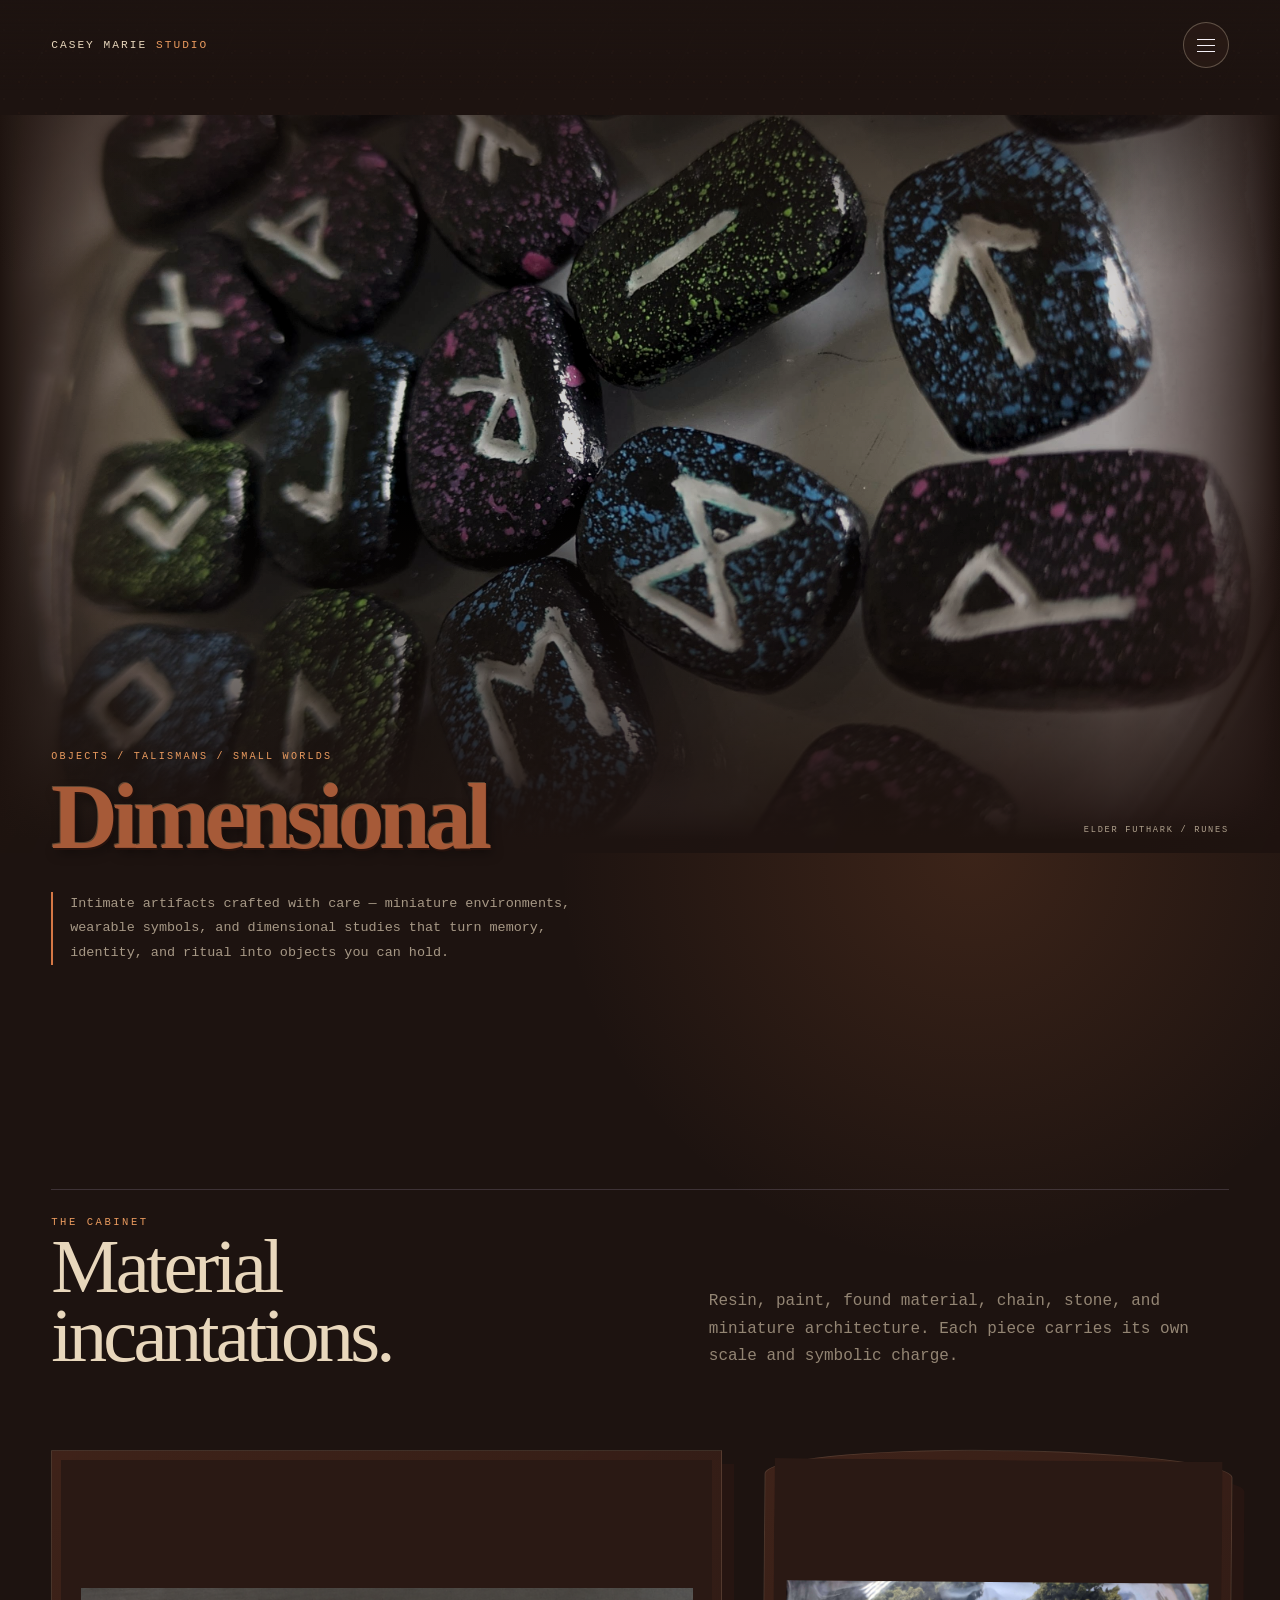
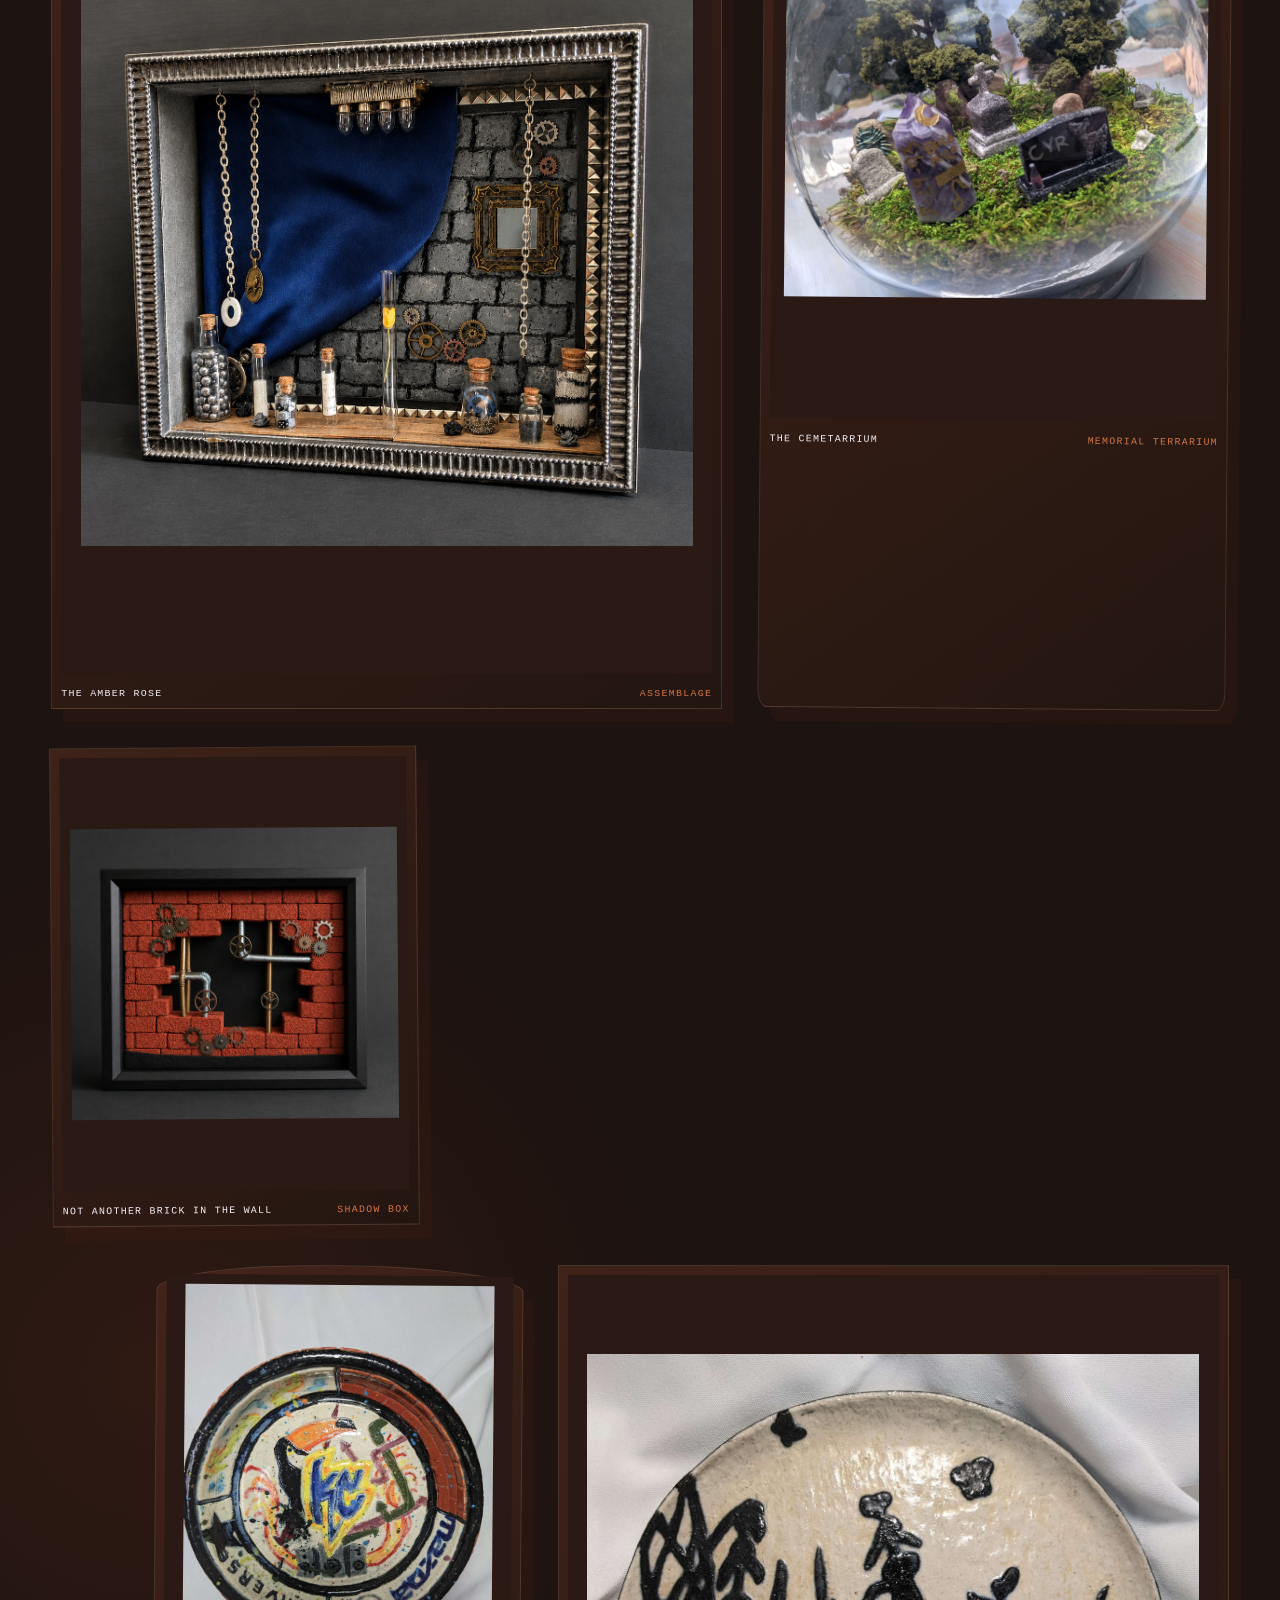
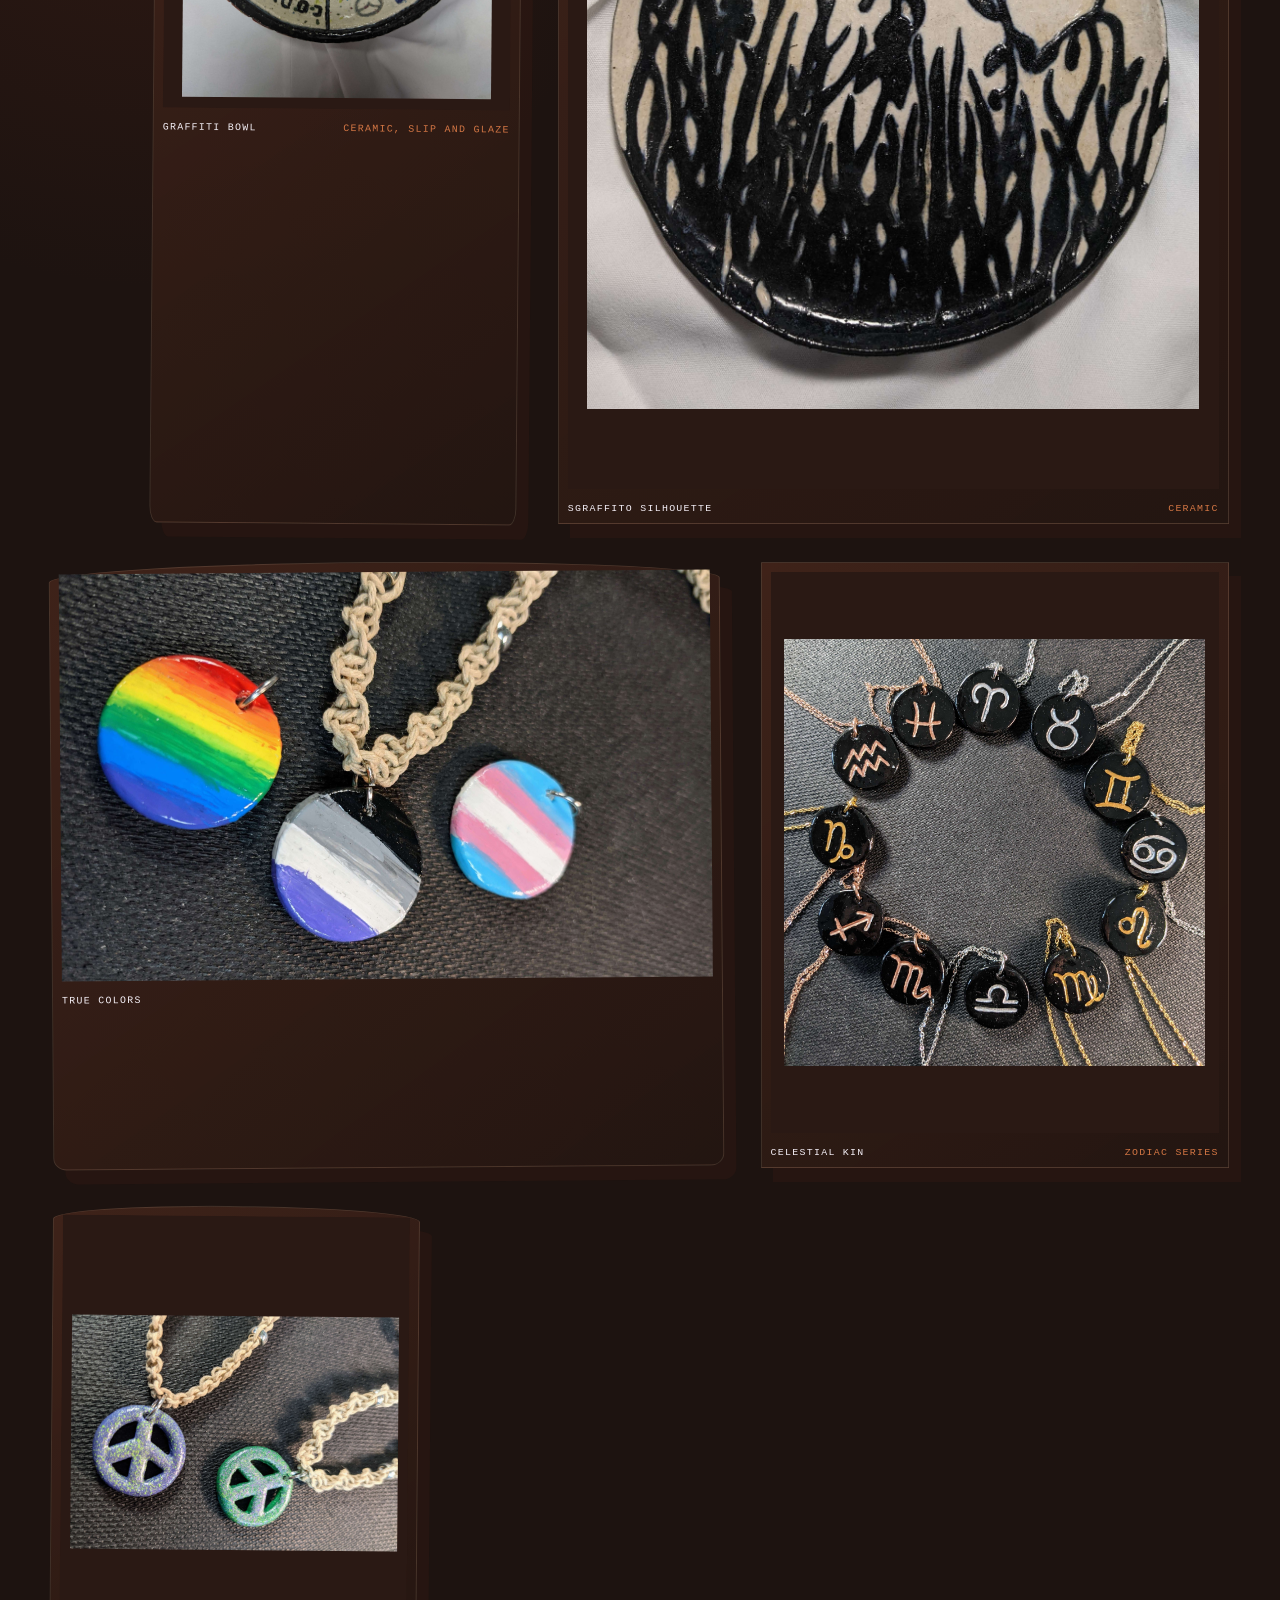
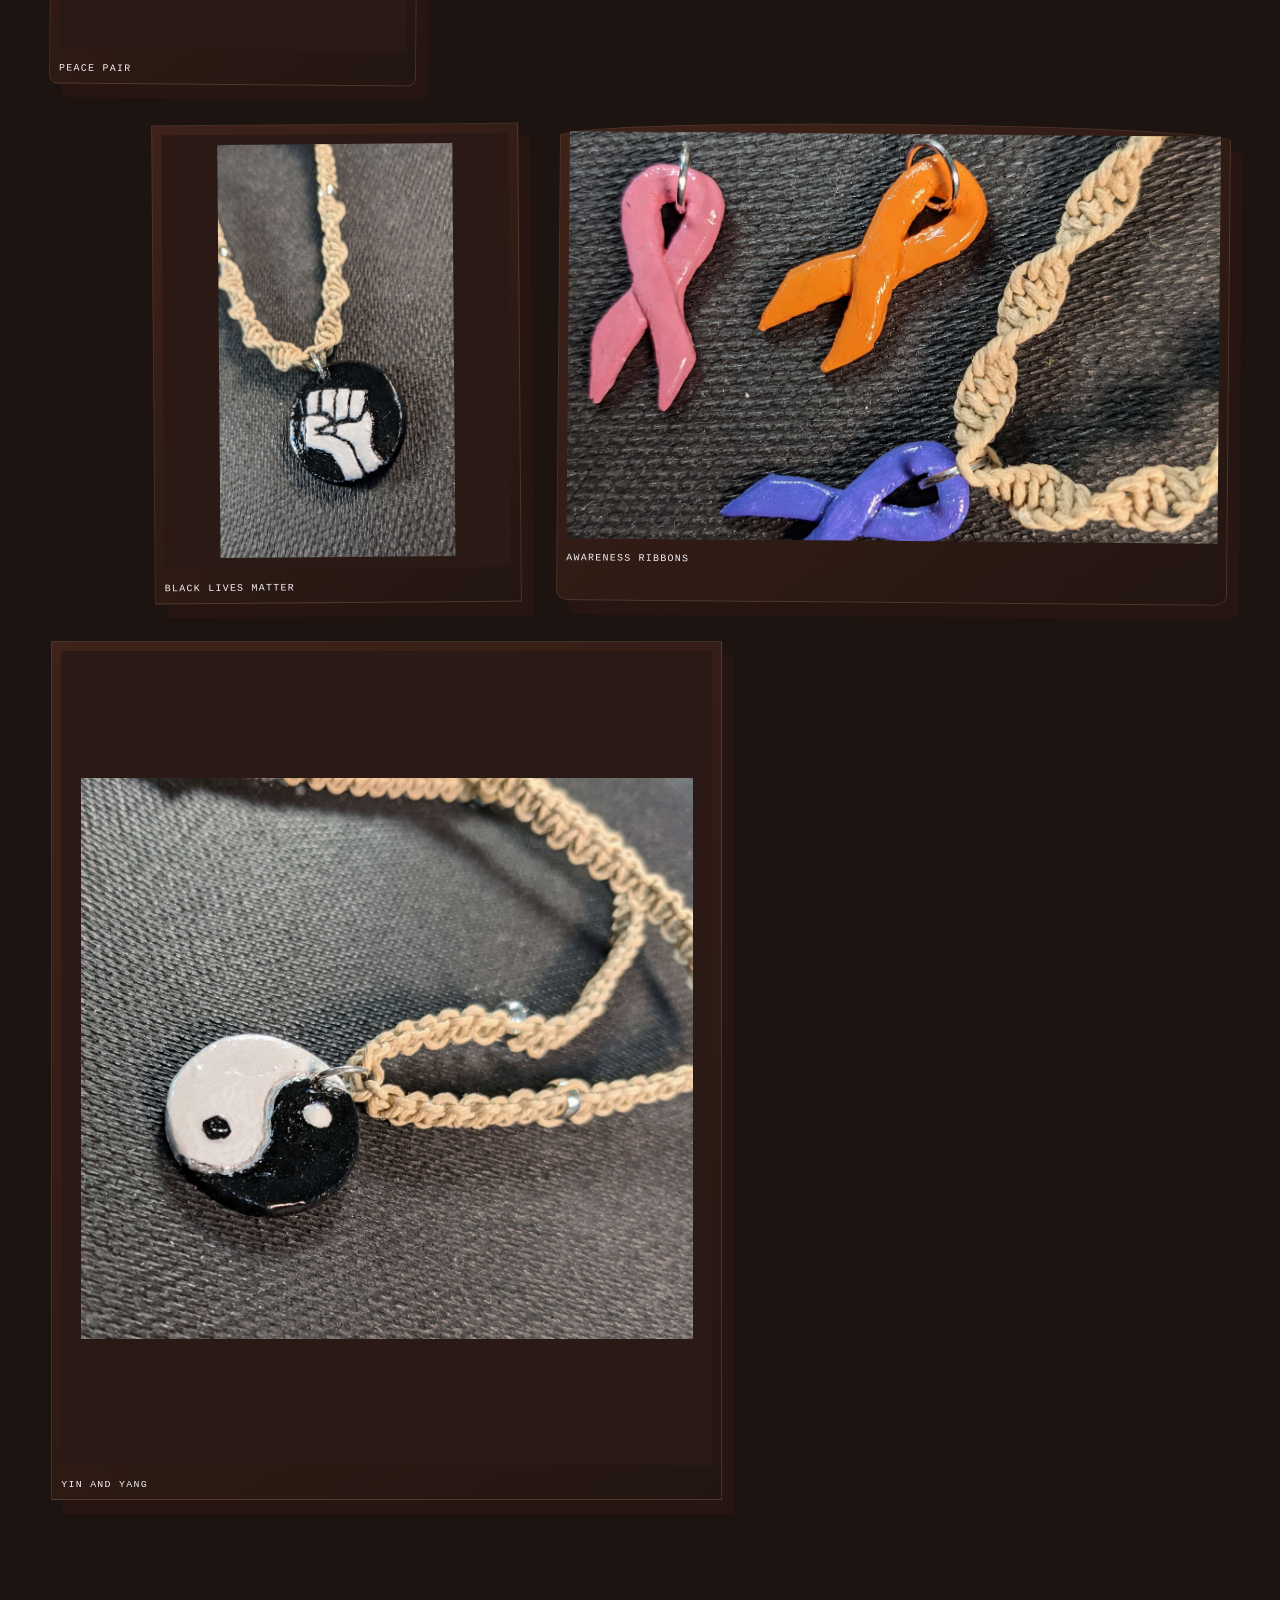
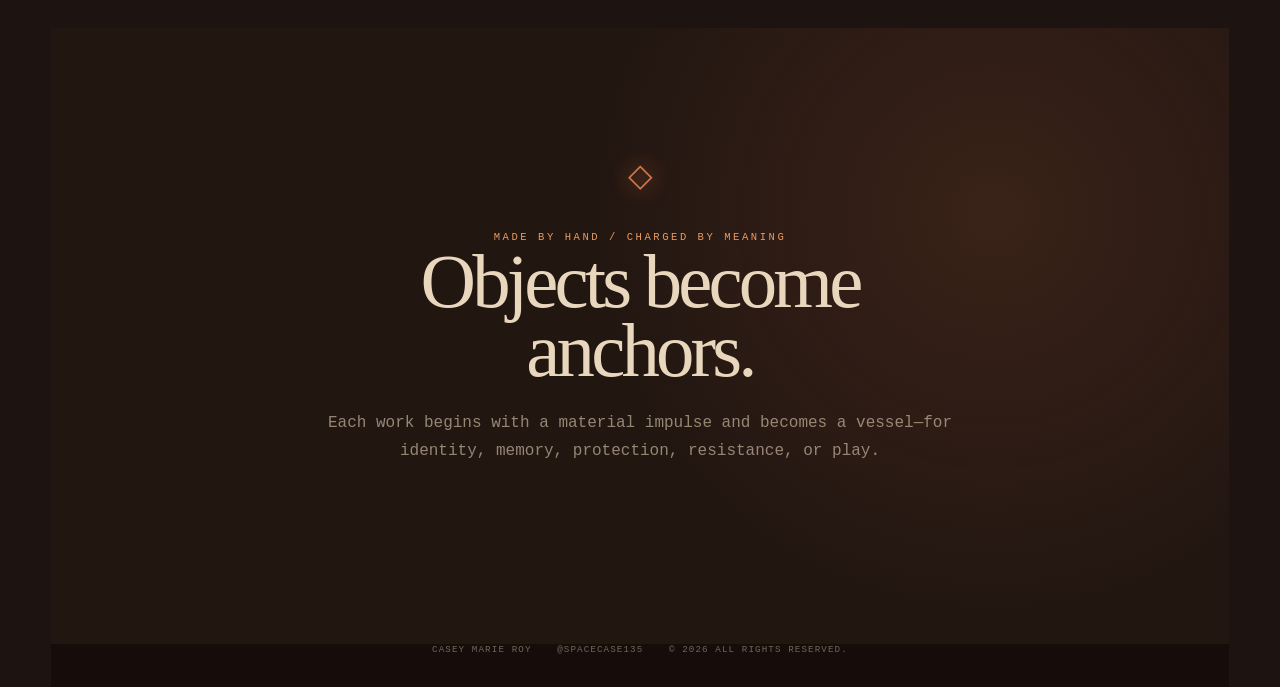
==== commit 405c0445: "Updated Dimensional page" ====
--- a/dimensional.html
+++ b/dimensional.html
@@ -238,6 +238,14 @@
         padding-inline: 8px;
         font-size: clamp(.31rem, 1.25vw, .46rem);
         letter-spacing: .06em;
+      }
+    }
+
+    @media (max-width: 800px) and (orientation: portrait) {
+      body.dimensional .clay-title {
+        padding-right: .12em;
+        font-size: clamp(3rem, 14.2vw, 5.4rem);
+        letter-spacing: -.075em;
       }
     }
   </style>
@@ -295,7 +303,7 @@
   <footer>
     <span>CASEY MARIE ROY</span>
     <span>@SPACECASE135</span>
-    <span>© 2026 ALL RIGHTS RESERVED</span>
+    <span>© 2026 ALL RIGHTS RESERVED.</span>
   </footer>
   <div id="lightbox" class="lightbox" role="dialog" aria-modal="true" aria-label="Dimensional artwork viewer" aria-hidden="true"><button class="lightbox-control lightbox-close" type="button" aria-label="Close image viewer">×</button><button class="lightbox-control lightbox-prev" type="button" aria-label="Previous image">‹</button><div class="lightbox-stage"><img id="lightbox-image" src="" alt=""></div><button class="lightbox-control lightbox-next" type="button" aria-label="Next image">›</button><div class="lightbox-meta">Dimensional archive <span class="lightbox-count"></span></div></div>
   <script src="portfolio.js?v=20260725"></script>
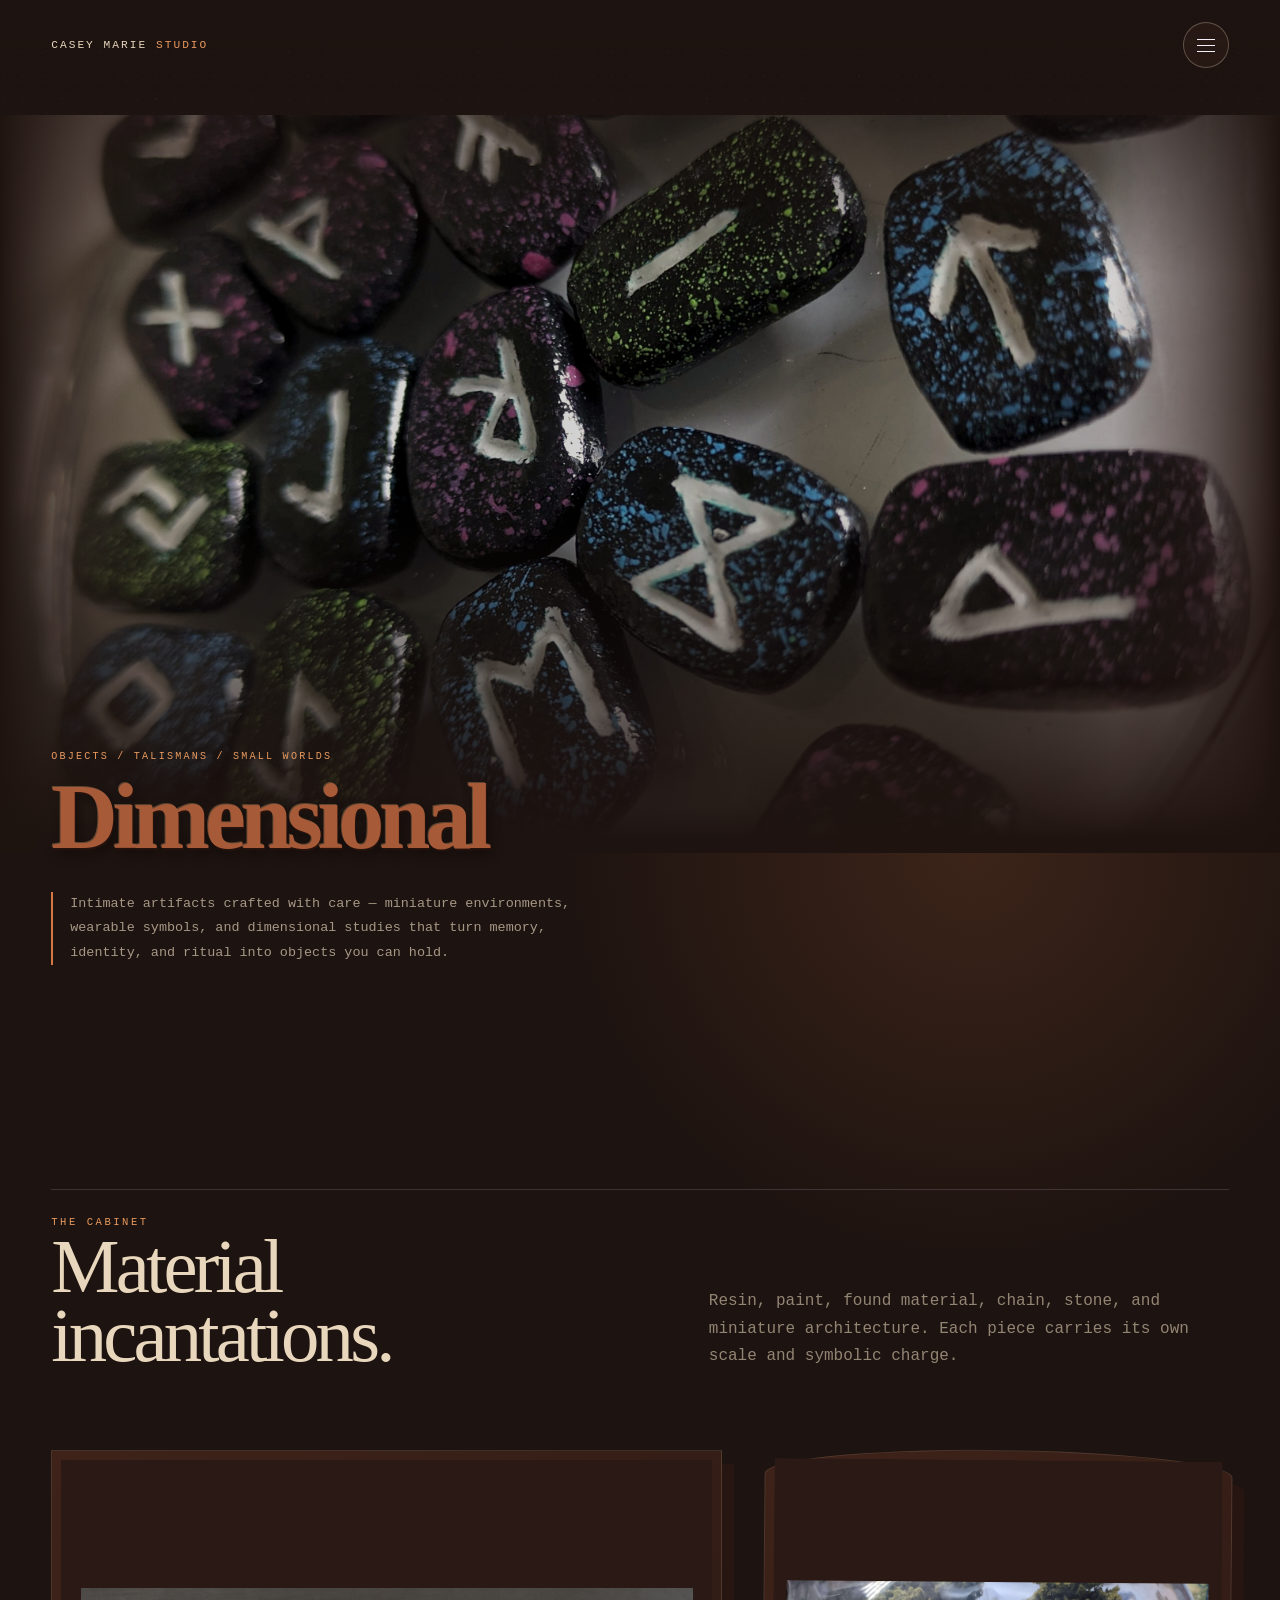
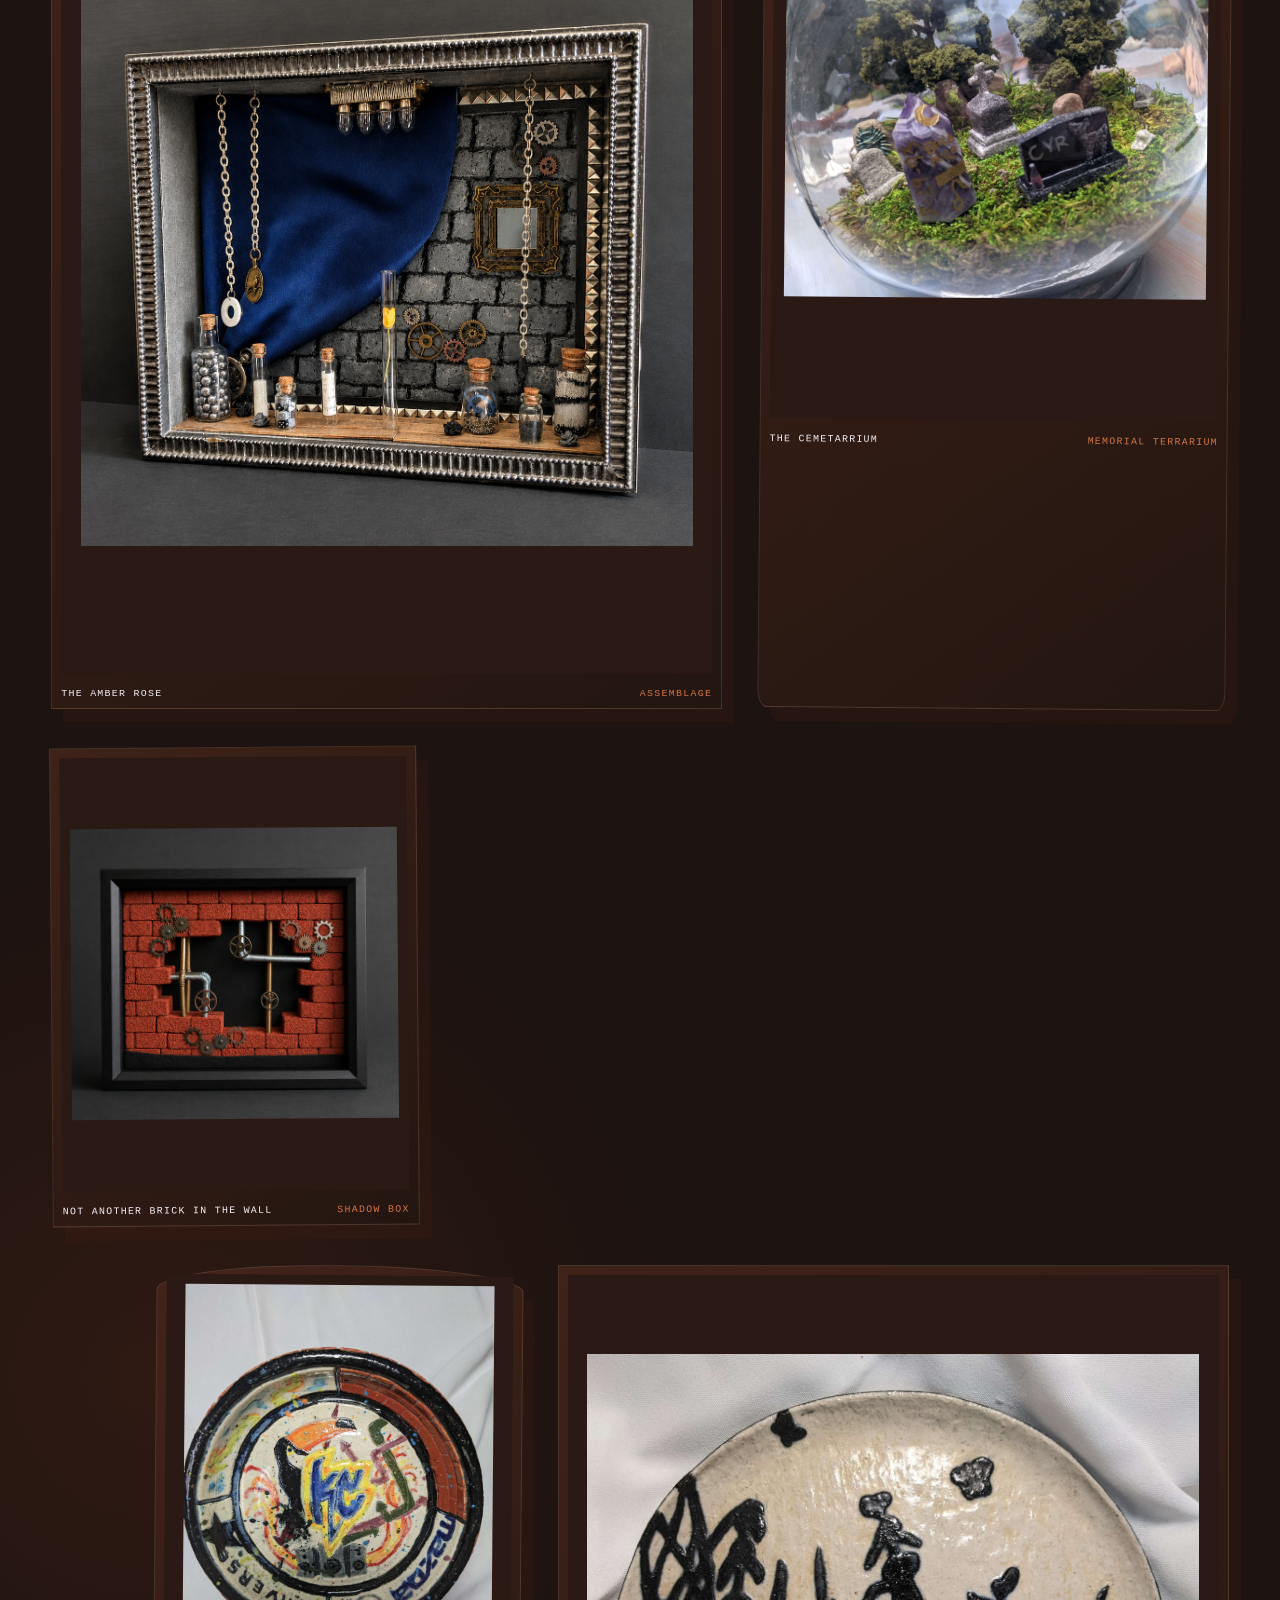
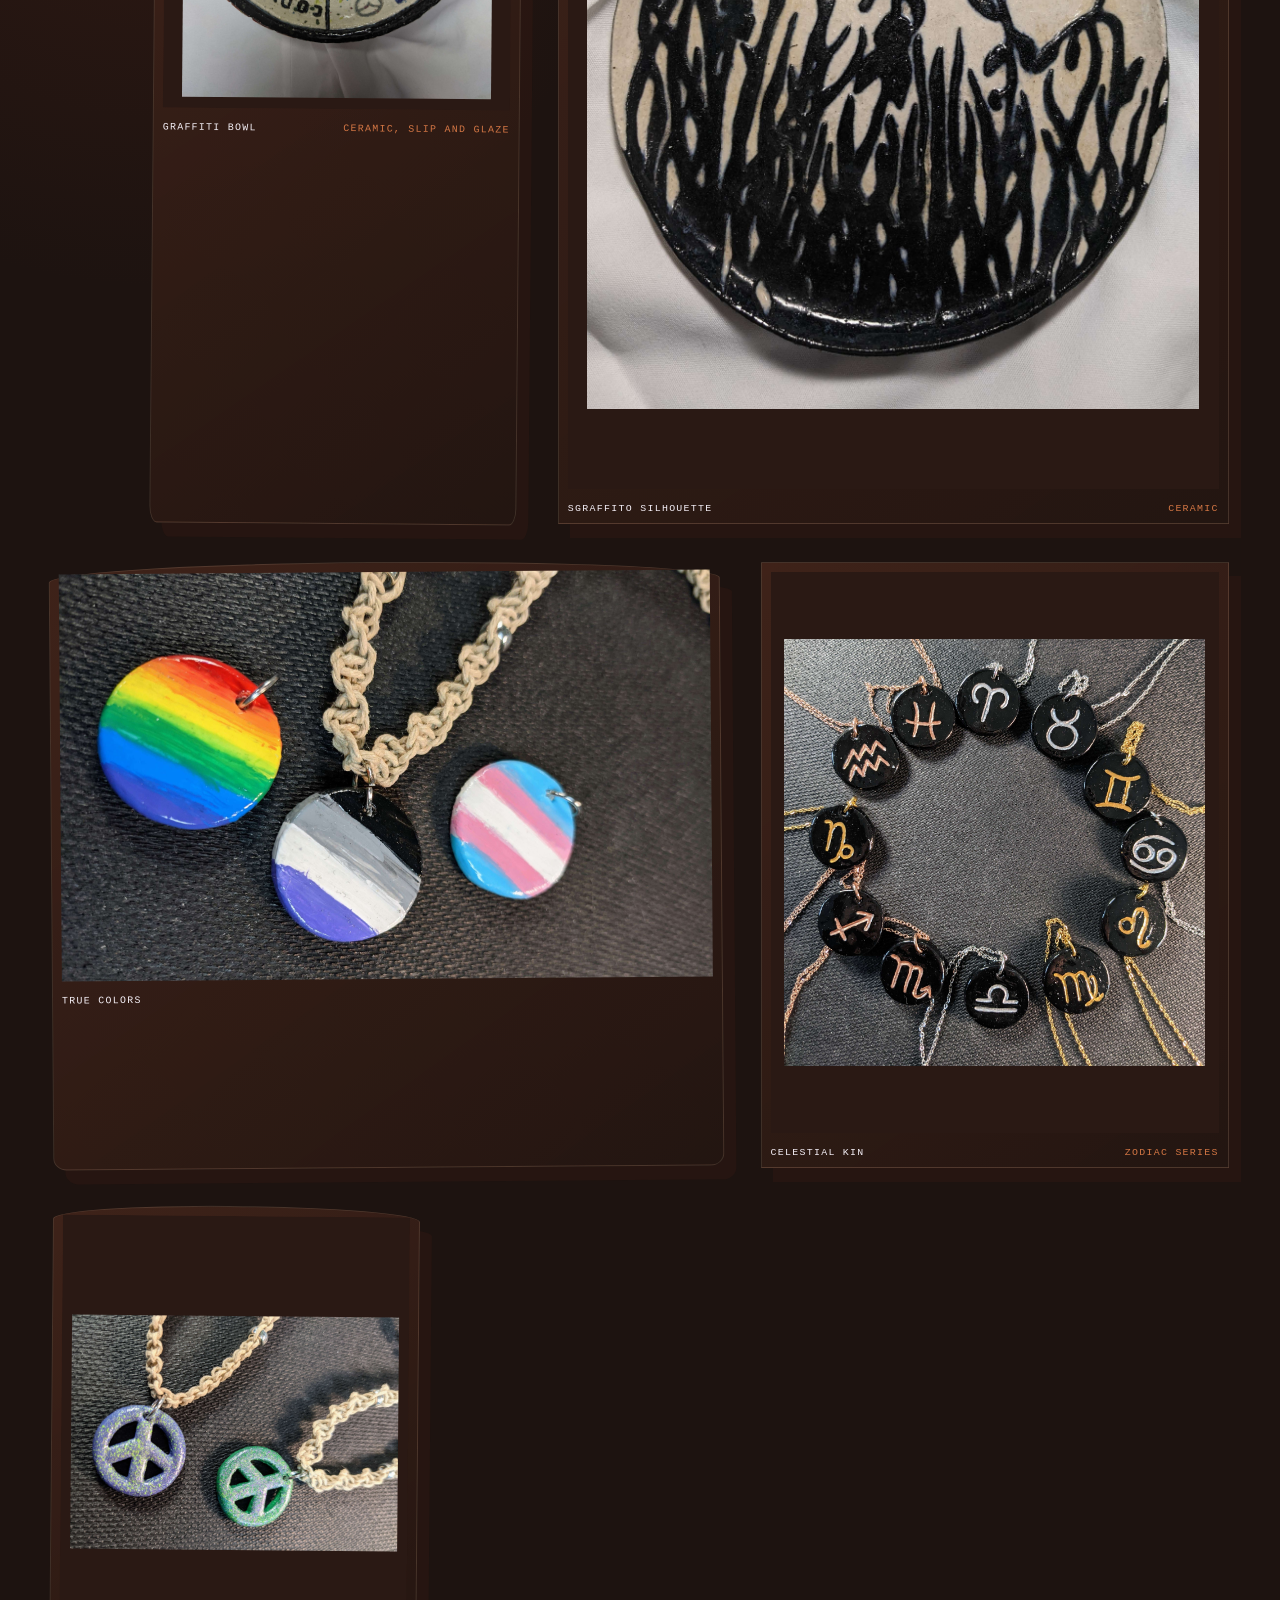
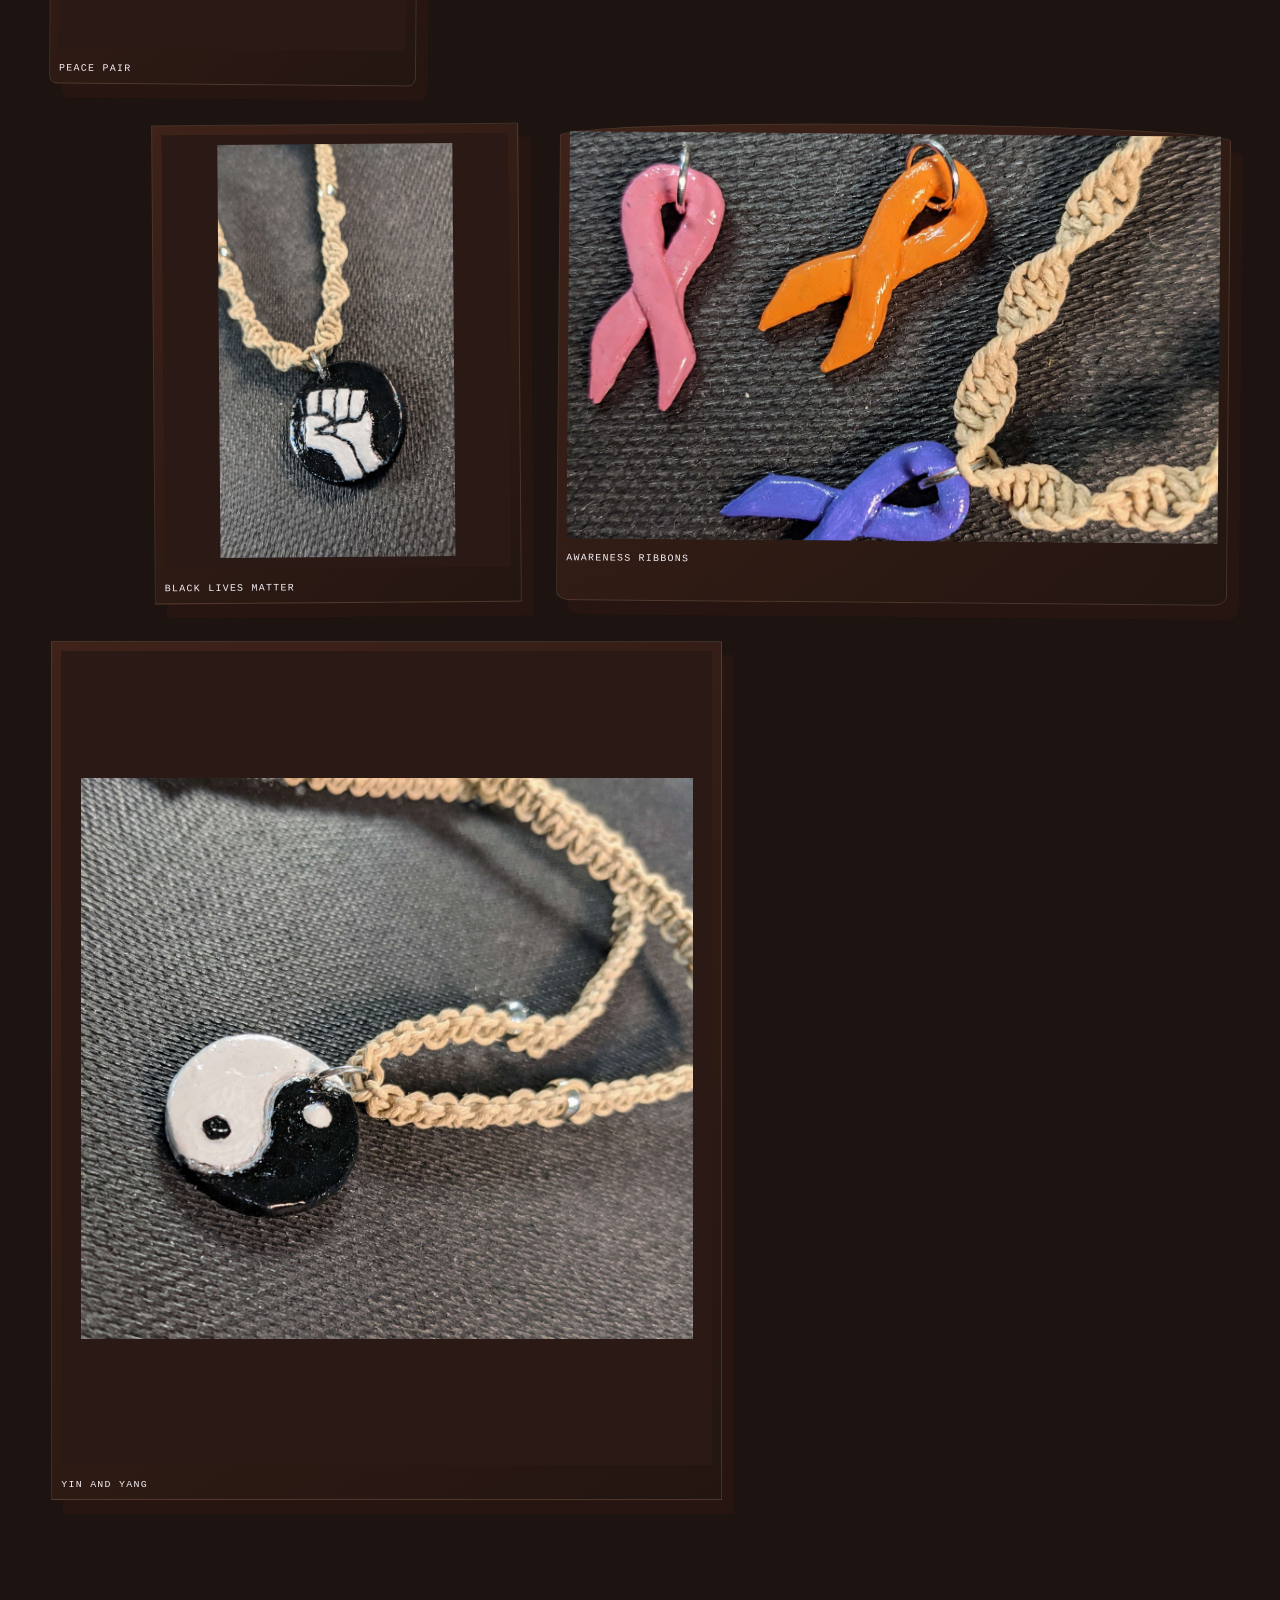
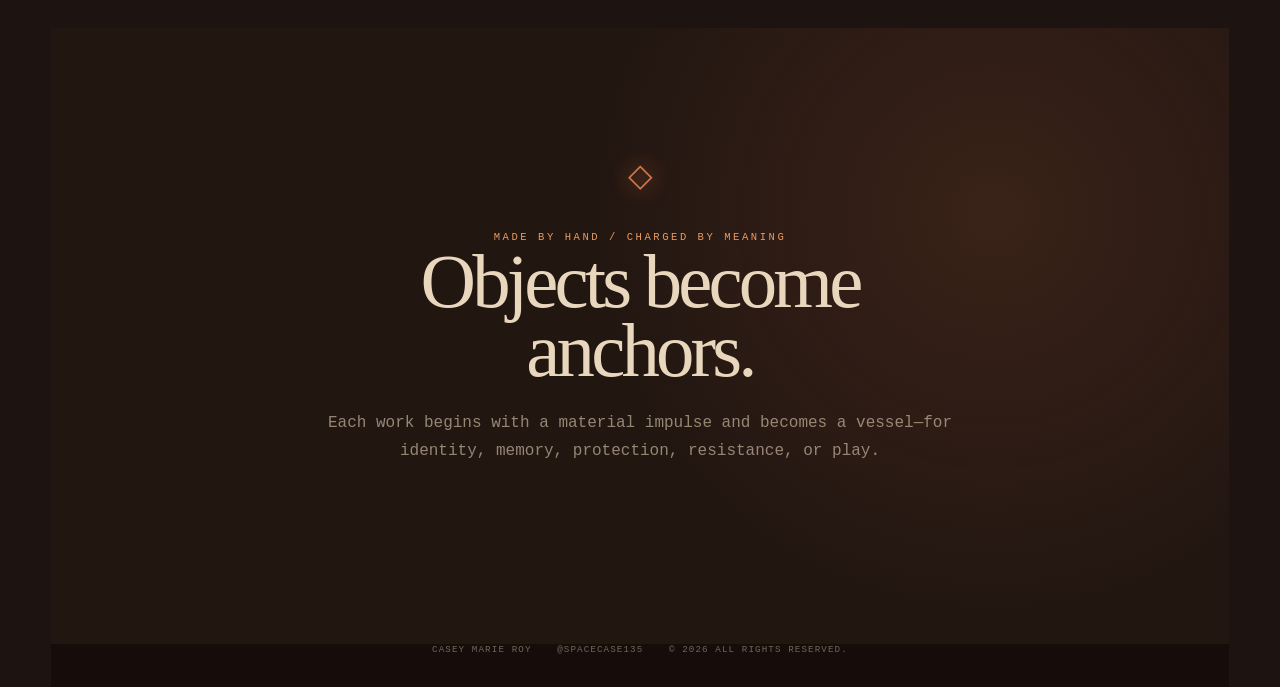
==== commit 1815daf5: "Updated design for dimensional page" ====
--- a/dimensional.html
+++ b/dimensional.html
@@ -271,7 +271,6 @@
         <button class="clay-image-button" type="button" data-lightbox="portfolio-media/dimensional/dimensional4.jpg" data-alt="Hand-painted Elder Futhark rune stones">
           <img src="portfolio-media/dimensional/dimensional4.jpg" alt="Hand-painted Elder Futhark rune stones">
         </button>
-        <figcaption class="hero-mark">Elder Futhark / Runes</figcaption>
       </figure>
       <div class="clay-copy">
         <p class="clay-kicker">Objects / Talismans / Small Worlds</p>
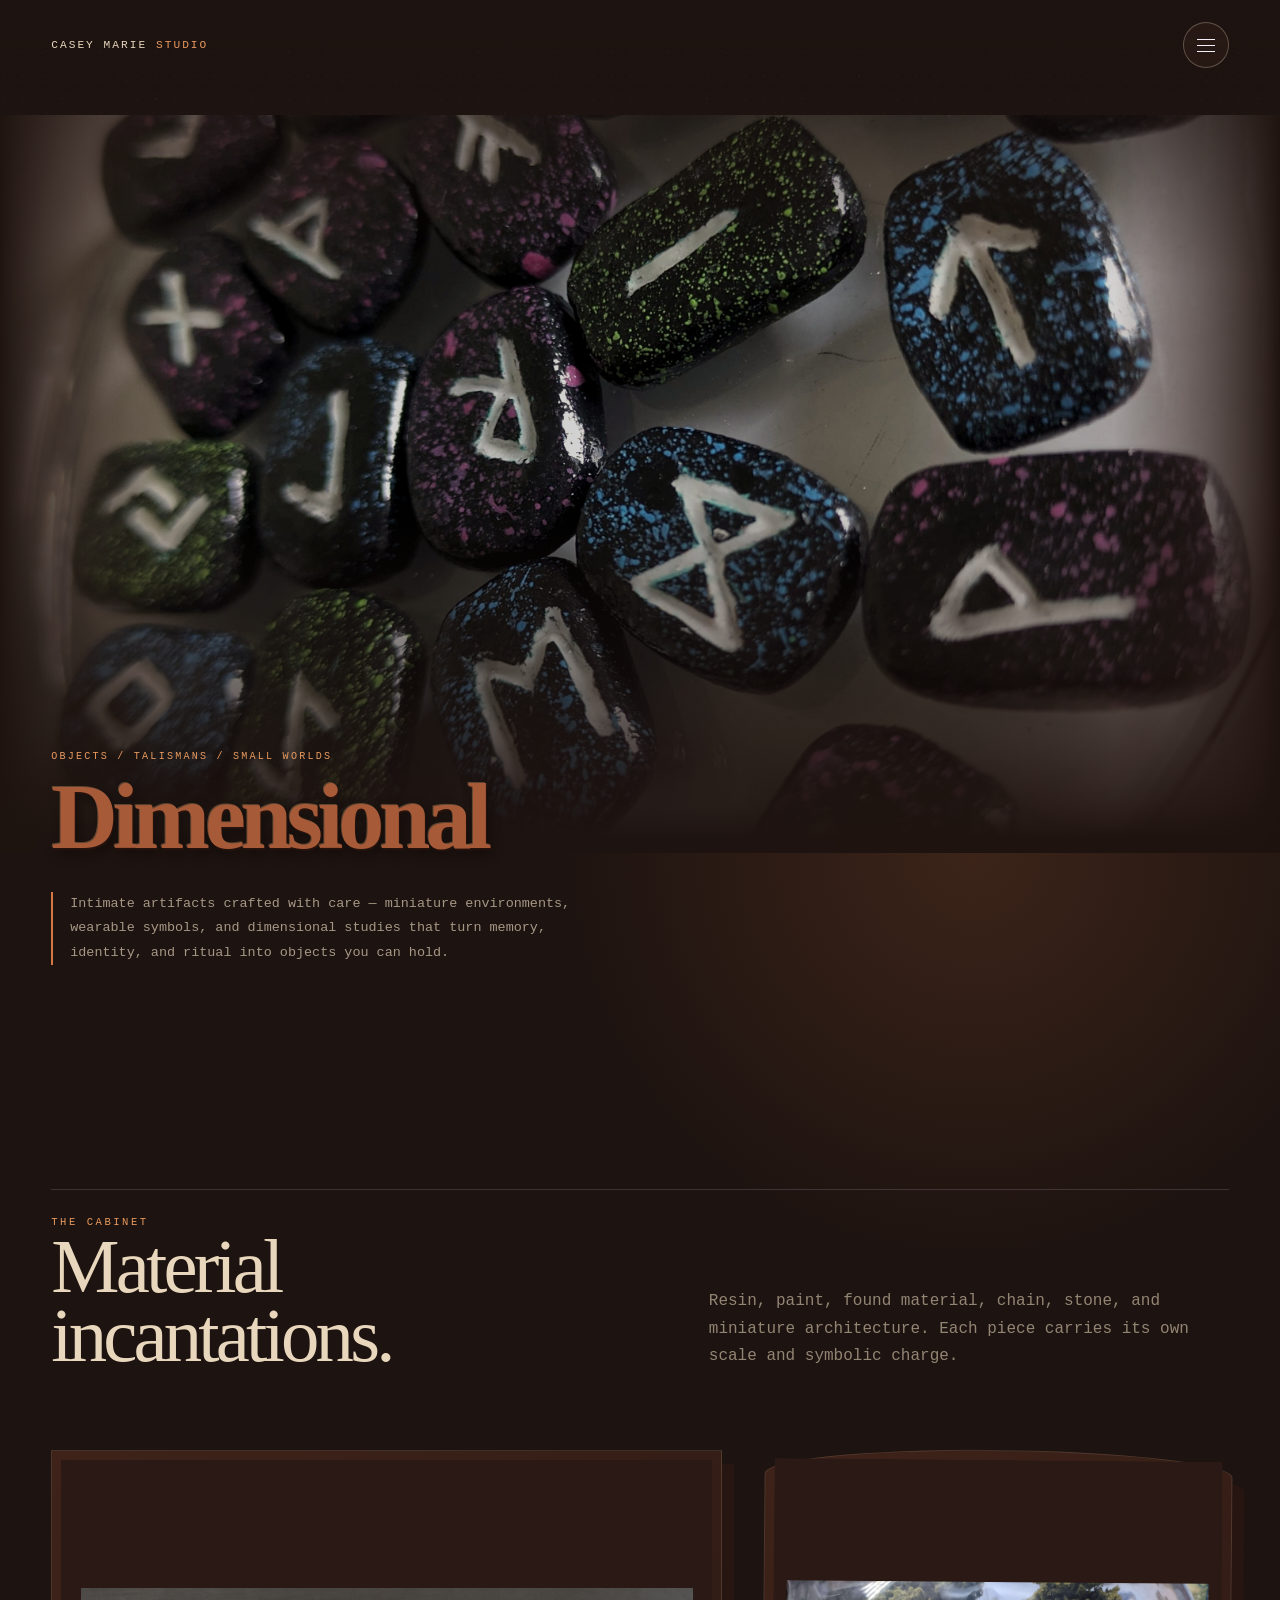
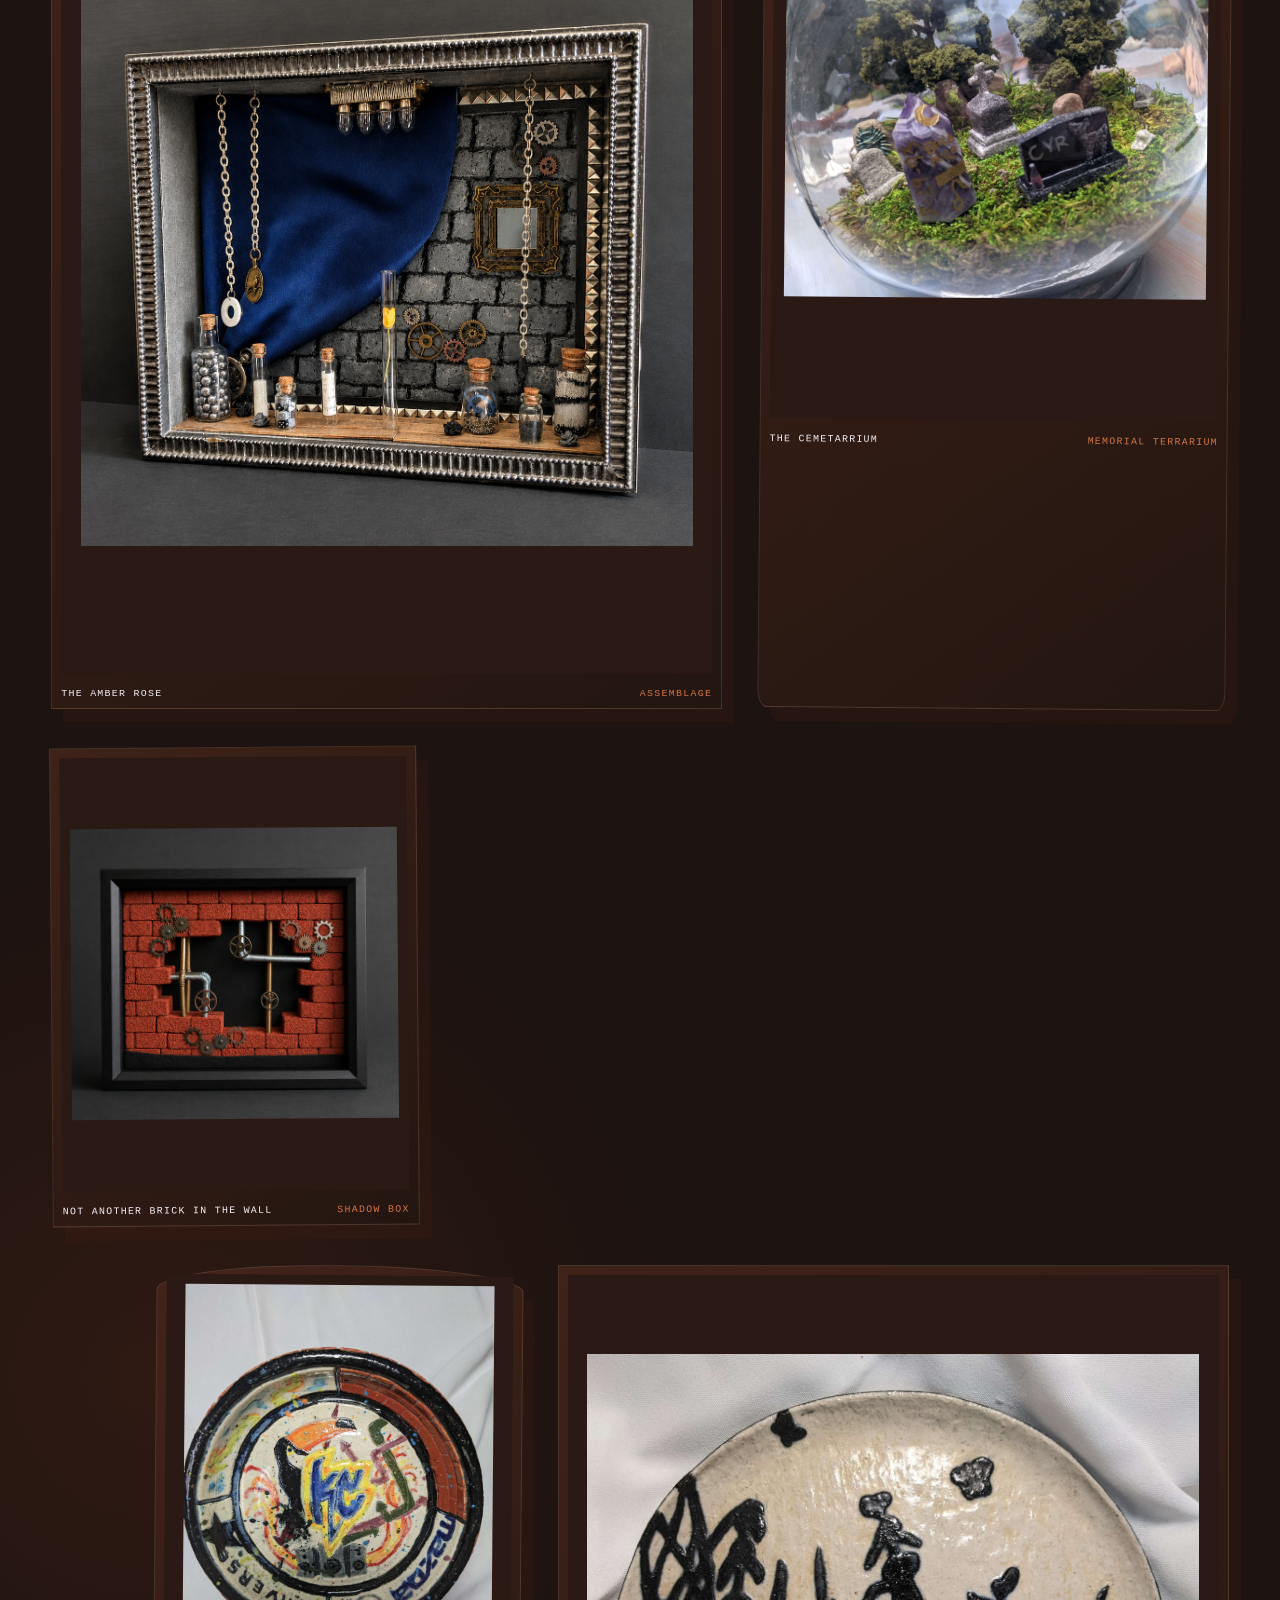
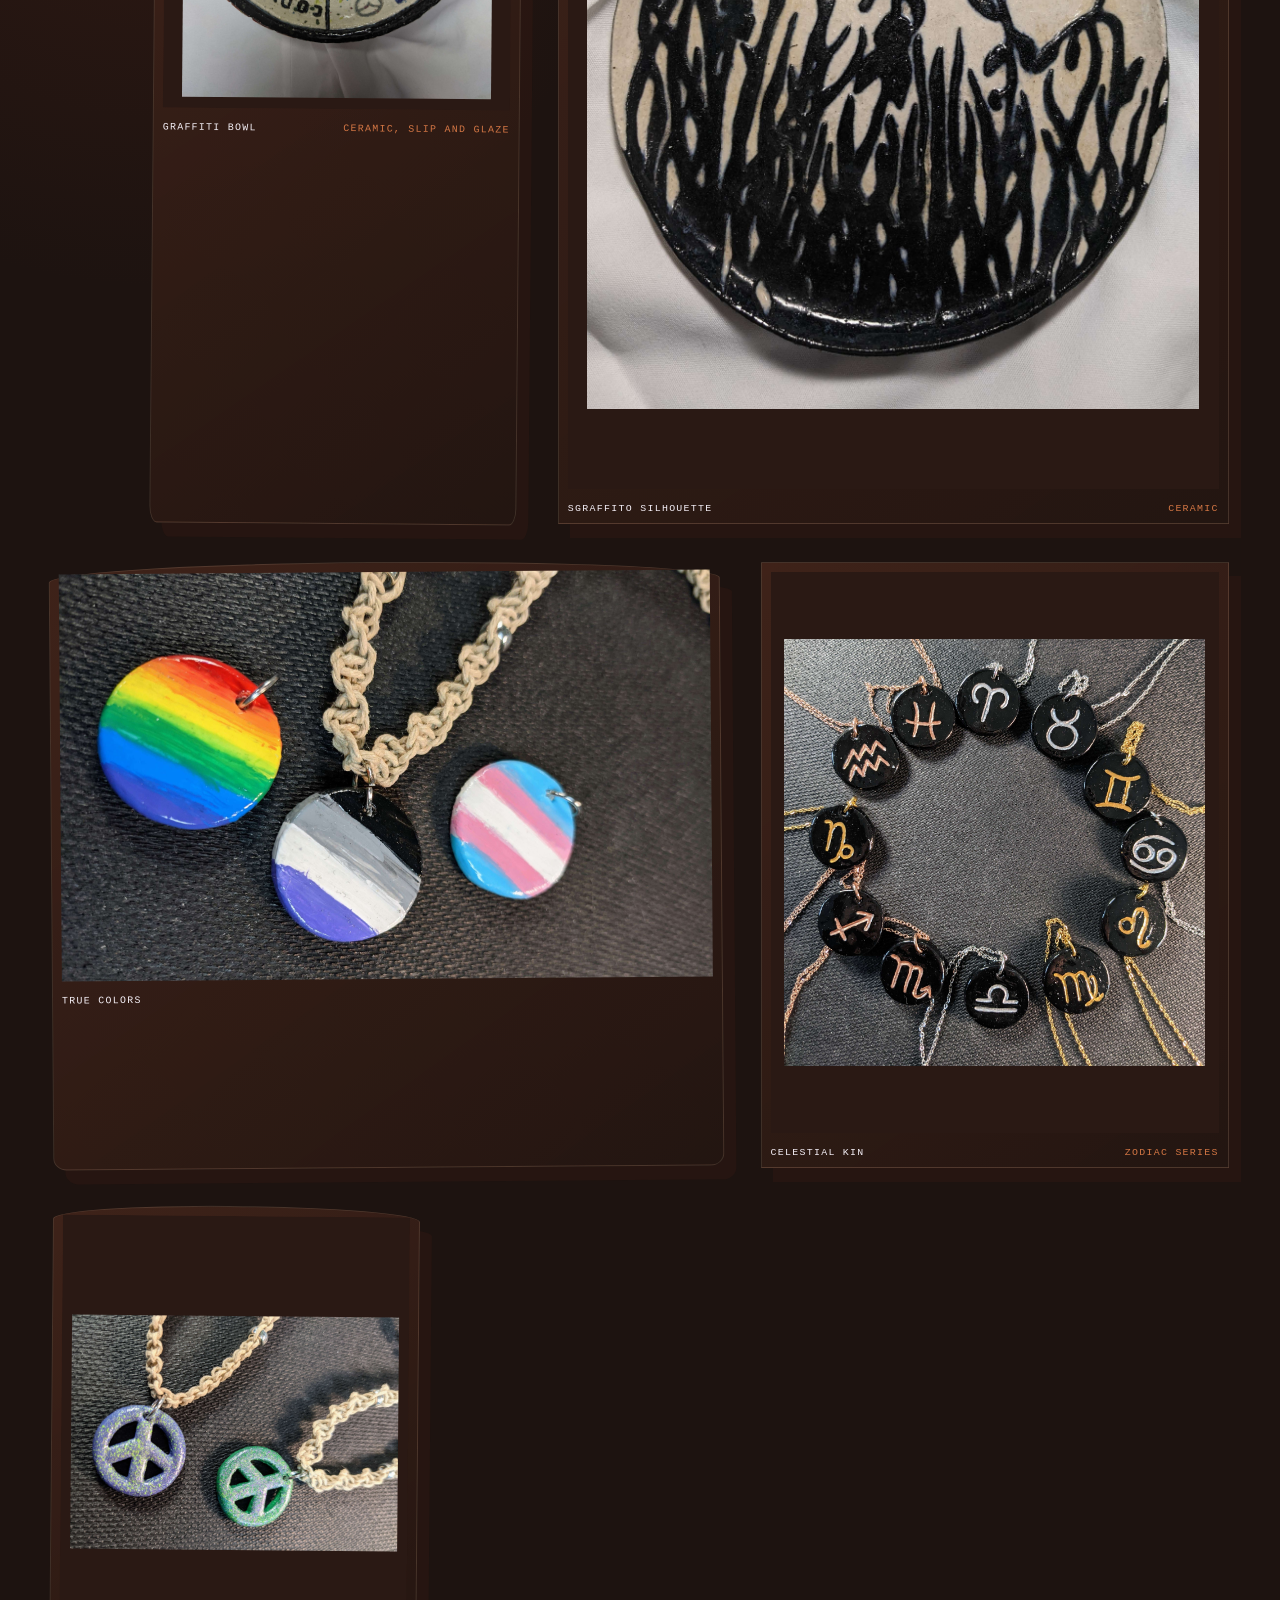
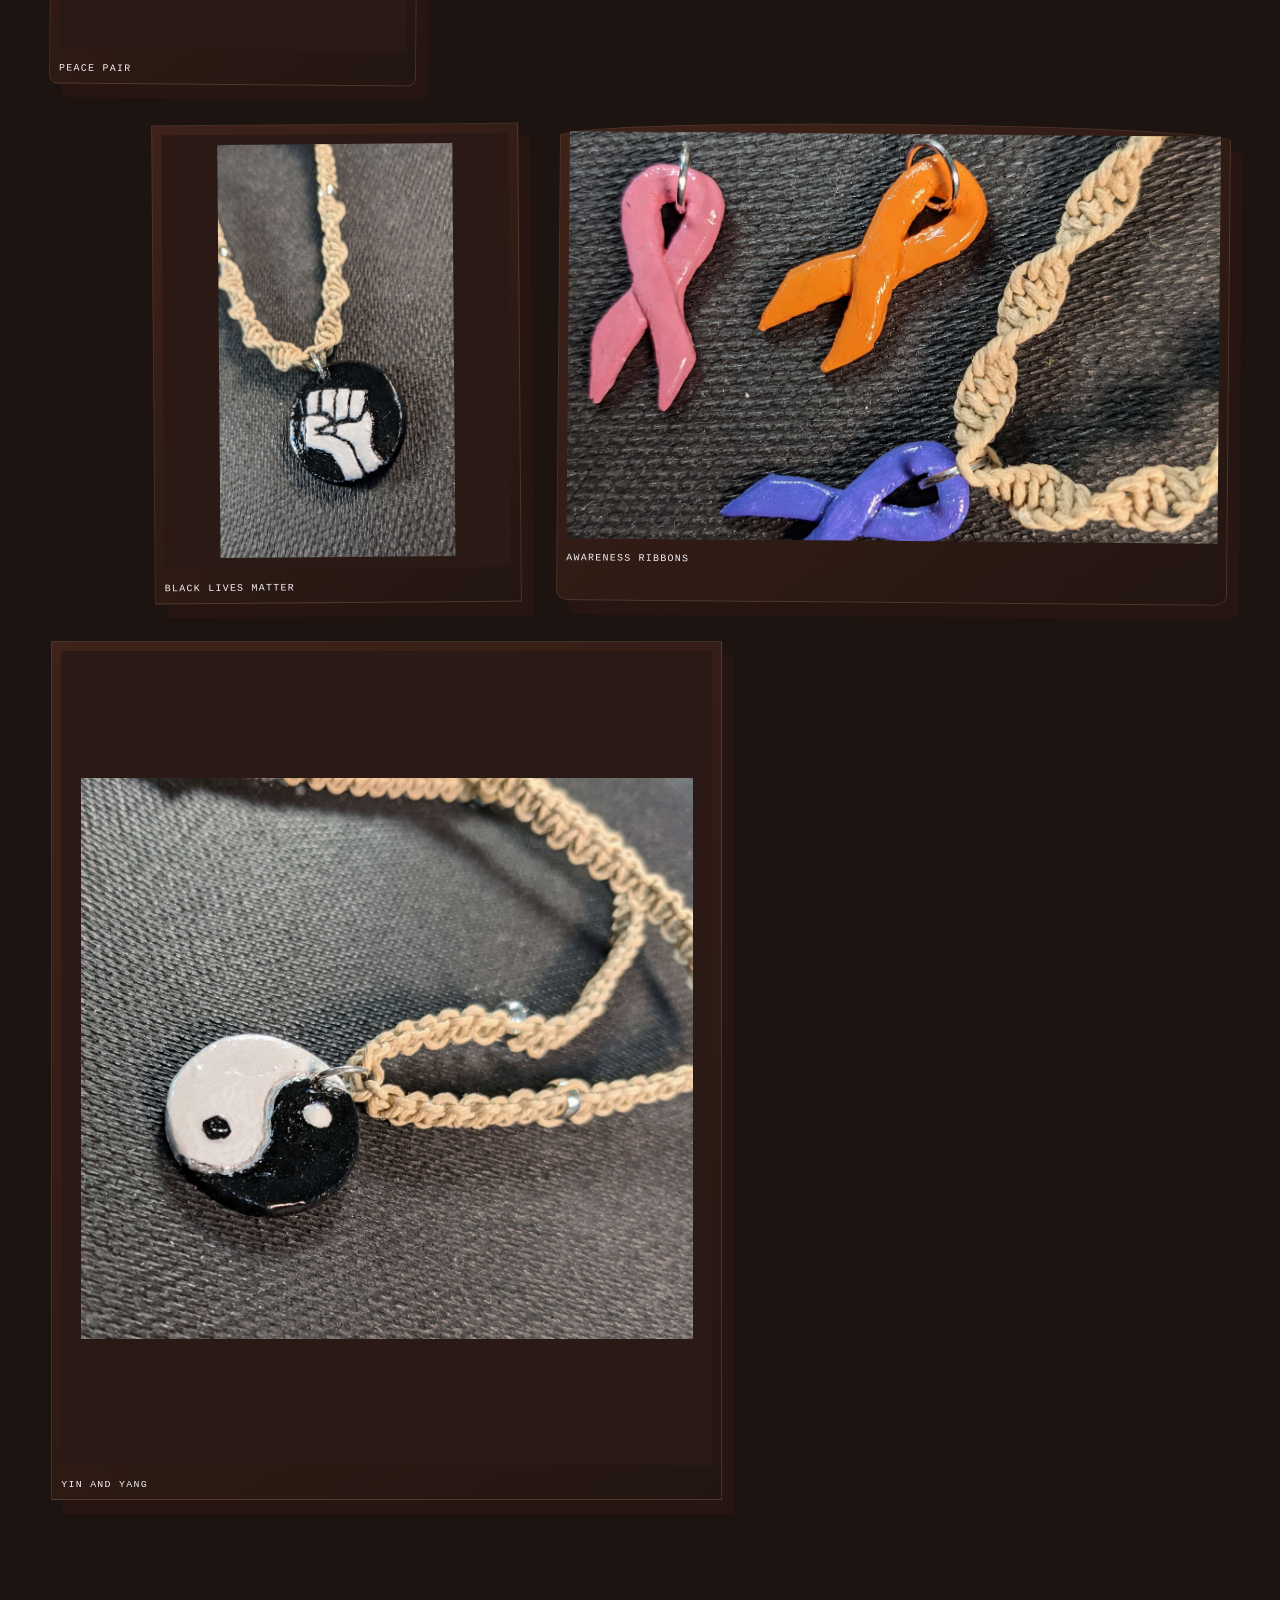
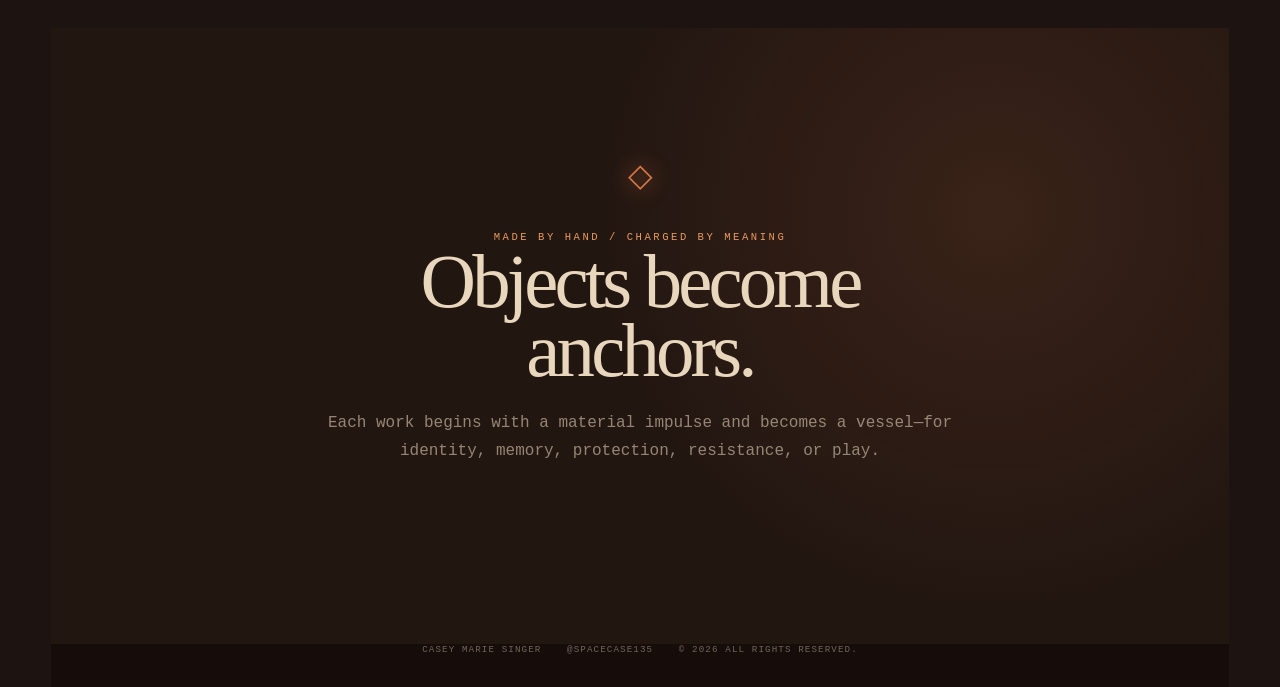
==== commit 72e8dc26: "Update artist attribution to Casey Marie Singer Use Casey Marie Singer in page footers, artist credi" ====
--- a/dimensional.html
+++ b/dimensional.html
@@ -300,7 +300,7 @@
     <section class="section closing"><p class="section-kicker">Made by hand / Charged by meaning</p><h2>Objects become<br>anchors.</h2><p>Each work begins with a material impulse and becomes a vessel—for identity, memory, protection, resistance, or play.</p></section>
   </main>
   <footer>
-    <span>CASEY MARIE ROY</span>
+    <span>CASEY MARIE SINGER</span>
     <span>@SPACECASE135</span>
     <span>© 2026 ALL RIGHTS RESERVED.</span>
   </footer>
